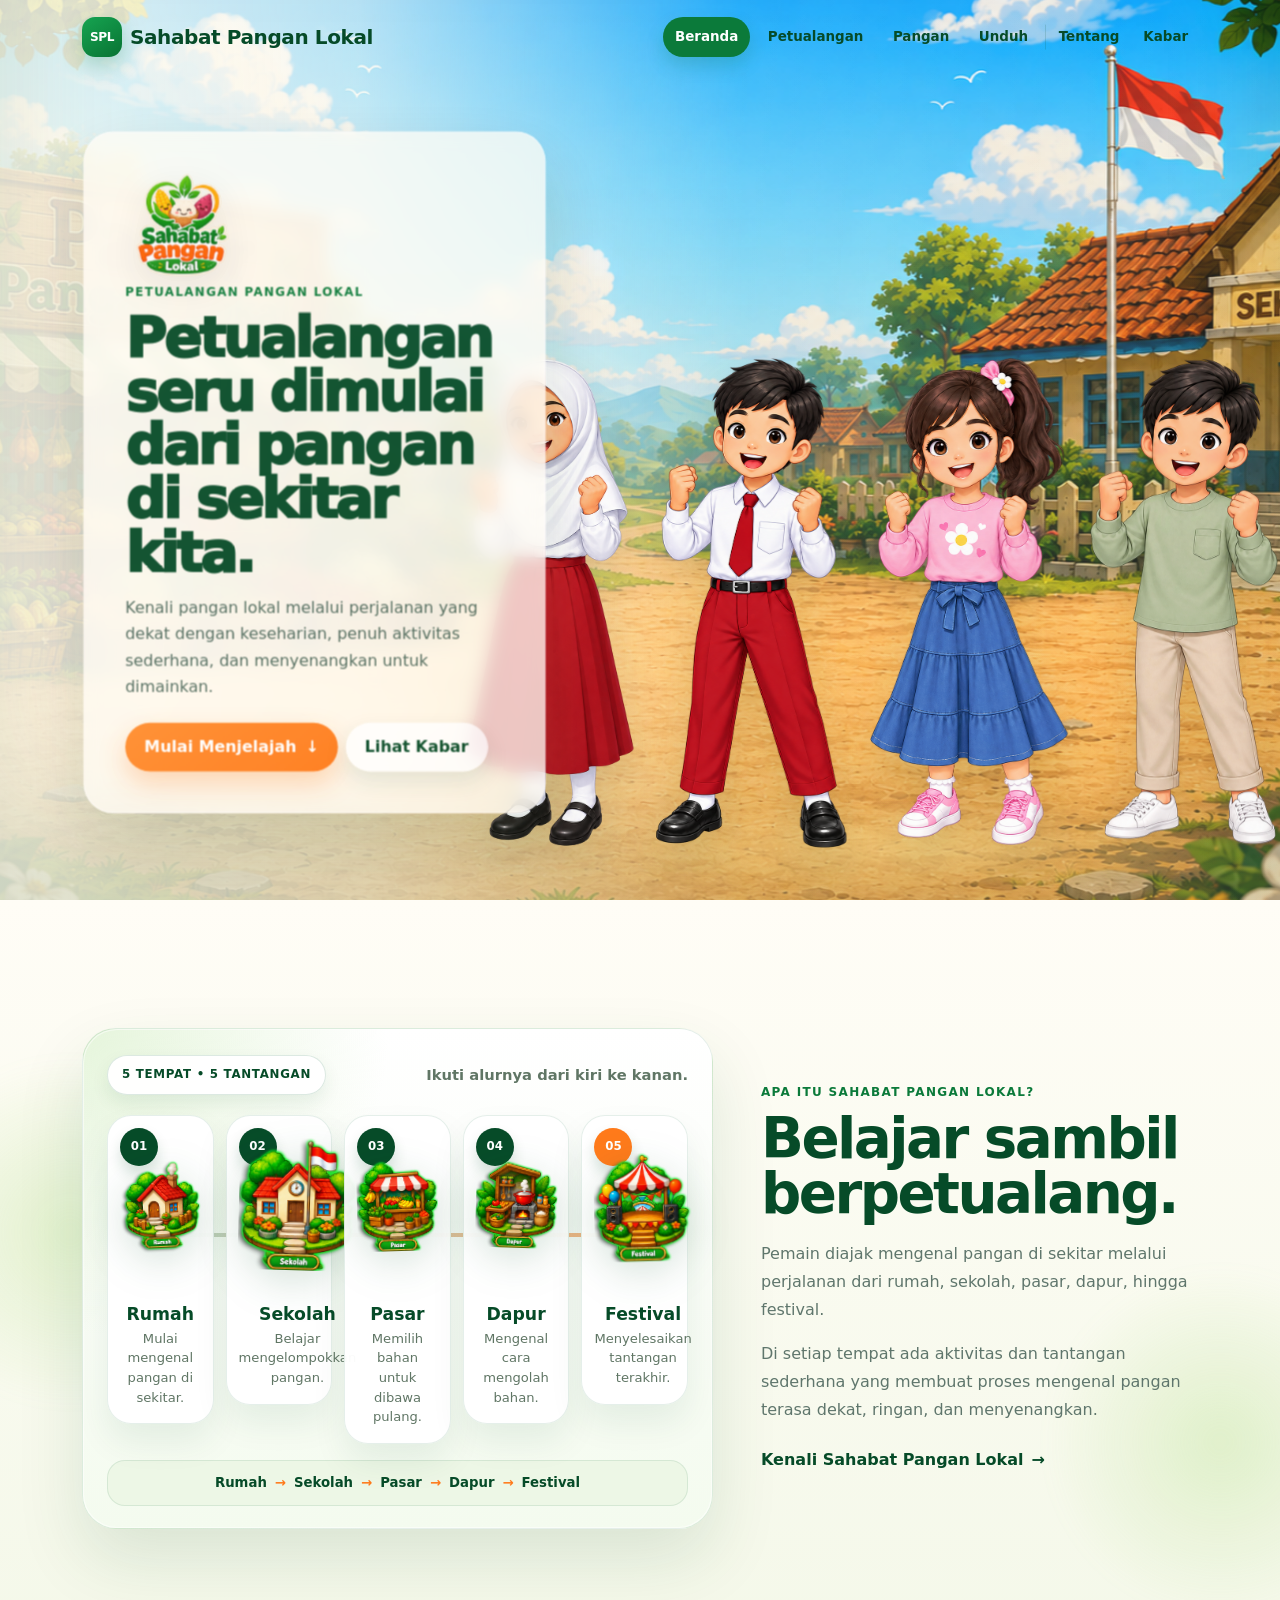
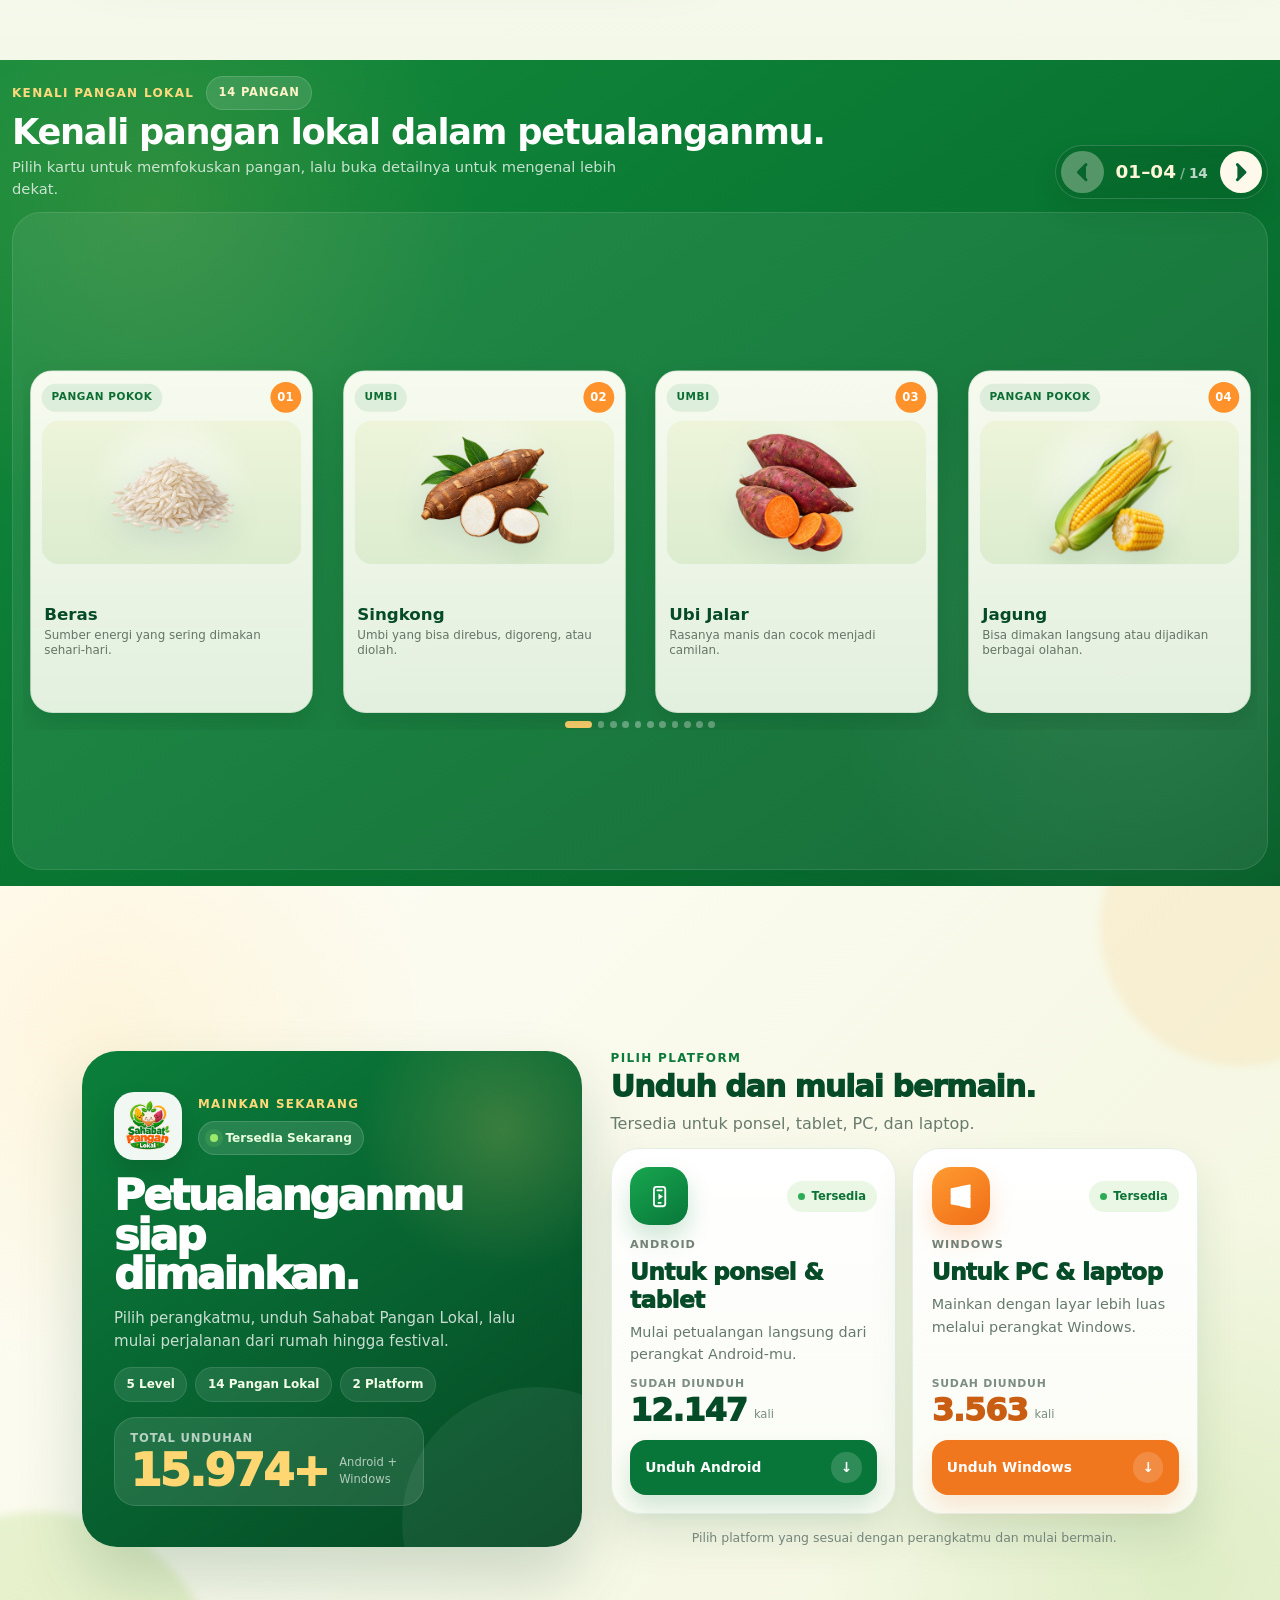
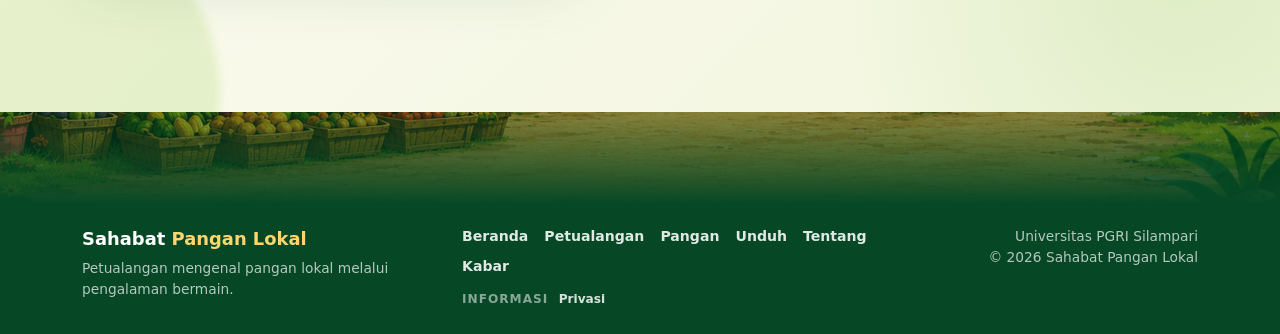
==== index.html @ 3a44cdc2 "Fresh repository snapshot from cleaned local website." ====
<!doctype html>
<html lang="id">
<head>
  <meta charset="utf-8">
  <meta name="viewport" content="width=device-width, initial-scale=1, viewport-fit=cover">
  <meta name="theme-color" content="#0b7a3a">
  <link rel="icon" type="image/webp" href="/assets/brand/logo_game.webp">
  <link rel="apple-touch-icon" href="/assets/brand/logo_game.png">
  <meta name="description" content="Sahabat Pangan Lokal adalah permainan edukasi yang mengajak anak mengenal pangan di sekitar melalui petualangan yang dekat dengan keseharian.">
  <title>Sahabat Pangan Lokal — Petualangan Pangan Lokal</title>
  <link rel="preload" as="image" href="/assets/backgrounds/bg-main-menu.png">
  <link rel="stylesheet" href="/assets/vendor/bootstrap-5.3.8.min.css" integrity="sha384-sRIl4kxILFvY47J16cr9ZwB07vP4J8+LH7qKQnuqkuIAvNWLzeN8tE5YBujZqJLB" crossorigin="anonymous" onerror="this.onerror=null;this.href='/assets/vendor/bootstrap-fallback-5.3.6.min.css'">
  <link rel="stylesheet" href="/assets/vendor/swiper-14.2.0.min.css">
  <link rel="stylesheet" href="/assets/css/site.css">
  <script defer src="/assets/vendor/bootstrap-5.3.8.bundle.min.js" integrity="sha384-FKyoEForCGlyvwx9Hj09JcYn3nv7wiPVlz7YYwJrWVcXK/BmnVDxM+D2scQbITxI" crossorigin="anonymous" onerror="this.onerror=null;this.src='/assets/vendor/bootstrap-fallback-5.3.6.bundle.min.js'"></script>
  <script defer src="/assets/vendor/gsap-3.15.0.min.js"></script>
  <script defer src="/assets/vendor/ScrollTrigger-3.15.0.min.js"></script>
  <script defer src="/assets/vendor/swiper-14.2.0.min.js"></script>
  <script defer src="/assets/js/site-config.js"></script>
  <script defer src="/assets/js/site-components.js"></script>
  <script defer src="/assets/js/site.js"></script>
</head>
<body>
  <a class="skip-link" href="#main-content">Lewati ke konten utama</a>

  <spl-navbar data-page="home"></spl-navbar>

  <main id="main-content">
    <section data-primary-section id="hero" class="hero-section" aria-labelledby="hero-title">
      <div class="hero-bg-wrap" aria-hidden="true">
        <img class="hero-bg-img" src="/assets/backgrounds/bg-main-menu.png" alt="">
      </div>
      <div class="hero-overlay" aria-hidden="true"></div>
      <div class="hero-vignette" aria-hidden="true"></div>

      <div class="container h-100 position-relative">
        <div class="row hero-content-row align-items-center g-0">
          <div class="col-lg-5 d-flex align-items-center">
            <div class="hero-copy-card">
              <img data-hero-enter="logo" class="hero-logo" src="/assets/brand/logo_game.png" alt="Logo Sahabat Pangan Lokal" width="1312" height="1199">
              <p data-hero-enter="eyebrow" class="eyebrow">Petualangan Pangan Lokal</p>
              <h1 data-hero-enter="title" id="hero-title" class="hero-title">Petualangan seru dimulai dari pangan di sekitar kita.</h1>
              <p data-hero-enter="lead" class="hero-lead">Kenali pangan lokal melalui perjalanan yang dekat dengan keseharian, penuh aktivitas sederhana, dan menyenangkan untuk dimainkan.</p>
              <div data-hero-enter="actions" class="d-flex flex-wrap gap-2">
                <a class="spl-btn spl-btn-primary" href="#tentang-singkat">Mulai Menjelajah <span aria-hidden="true">↓</span></a>
                <a class="spl-btn spl-btn-light" href="/status/">Lihat Kabar</a>
              </div>
            </div>
          </div>

          <div class="col-lg-7 hero-stage" aria-label="Empat karakter Sahabat Pangan Lokal">
            <div class="hero-ground-glow" aria-hidden="true"></div>
            <div class="hero-character hero-character--1"><div class="hero-character-parallax"><img src="/assets/characters/hero/character-01-happy.png" alt="Karakter Sahabat Pangan Lokal 1" width="1254" height="1254"></div></div>
            <div class="hero-character hero-character--2"><div class="hero-character-parallax"><img src="/assets/characters/hero/character-02-happy.png" alt="Karakter Sahabat Pangan Lokal 2" width="1254" height="1254"></div></div>
            <div class="hero-character hero-character--3"><div class="hero-character-parallax"><img src="/assets/characters/hero/character-03-happy.png" alt="Karakter Sahabat Pangan Lokal 3" width="1254" height="1254"></div></div>
            <div class="hero-character hero-character--4"><div class="hero-character-parallax"><img src="/assets/characters/hero/character-04-happy.png" alt="Karakter Sahabat Pangan Lokal 4" width="1254" height="1254"></div></div>
          </div>
        </div>
      </div>
    </section>

    <section data-primary-section id="tentang-singkat" class="about-section" aria-labelledby="about-title">
      <div class="about-orb about-orb-a" aria-hidden="true"></div>
      <div class="about-orb about-orb-b" aria-hidden="true"></div>
      <div class="container">
        <div class="row align-items-center g-5 g-xl-6">
          <div class="col-lg-7">
            <div class="journey-stage">
              <div class="journey-board" aria-label="Urutan petualangan Rumah, Sekolah, Pasar, Dapur, hingga Festival">
                <div class="journey-board-head">
                  <div class="journey-board-chip">5 tempat • 5 tantangan</div>
                  <p class="journey-board-intro">Ikuti alurnya dari kiri ke kanan.</p>
                </div>

                <div class="journey-flow" role="list" aria-label="Urutan tempat dalam permainan">
                  <article class="journey-node journey-node--1" data-journey-node role="listitem">
                    <span class="journey-node-badge">01</span>
                    <figure class="journey-node-figure">
                      <img class="journey-node-image" src="/assets/journey-places/01-rumah.png" alt="Ikon Rumah">
                    </figure>
                    <h3>Rumah</h3>
                    <p>Mulai mengenal pangan di sekitar.</p>
                  </article>

                  <article class="journey-node journey-node--2" data-journey-node role="listitem">
                    <span class="journey-node-badge">02</span>
                    <figure class="journey-node-figure">
                      <img class="journey-node-image" src="/assets/journey-places/02-sekolah.png" alt="Ikon Sekolah">
                    </figure>
                    <h3>Sekolah</h3>
                    <p>Belajar mengelompokkan pangan.</p>
                  </article>

                  <article class="journey-node journey-node--3" data-journey-node role="listitem">
                    <span class="journey-node-badge">03</span>
                    <figure class="journey-node-figure">
                      <img class="journey-node-image" src="/assets/journey-places/03-pasar.png" alt="Ikon Pasar">
                    </figure>
                    <h3>Pasar</h3>
                    <p>Memilih bahan untuk dibawa pulang.</p>
                  </article>

                  <article class="journey-node journey-node--4" data-journey-node role="listitem">
                    <span class="journey-node-badge">04</span>
                    <figure class="journey-node-figure">
                      <img class="journey-node-image" src="/assets/journey-places/04-dapur.png" alt="Ikon Dapur">
                    </figure>
                    <h3>Dapur</h3>
                    <p>Mengenal cara mengolah bahan.</p>
                  </article>

                  <article class="journey-node journey-node--5" data-journey-node role="listitem">
                    <span class="journey-node-badge">05</span>
                    <figure class="journey-node-figure">
                      <img class="journey-node-image" src="/assets/journey-places/05-festival.png" alt="Ikon Festival">
                    </figure>
                    <h3>Festival</h3>
                    <p>Menyelesaikan tantangan terakhir.</p>
                  </article>
                </div>

                <div class="journey-order-pill" aria-hidden="true">
                  <span>Rumah</span><i>→</i><span>Sekolah</span><i>→</i><span>Pasar</span><i>→</i><span>Dapur</span><i>→</i><span>Festival</span>
                </div>
              </div>
            </div>
          </div>
          <div class="col-lg-5" data-reveal="right">
            <p class="eyebrow">Apa Itu Sahabat Pangan Lokal?</p>
            <h2 id="about-title" class="section-title">Belajar sambil berpetualang.</h2>
            <p class="section-copy">Pemain diajak mengenal pangan di sekitar melalui perjalanan dari rumah, sekolah, pasar, dapur, hingga festival.</p>
            <p class="section-copy">Di setiap tempat ada aktivitas dan tantangan sederhana yang membuat proses mengenal pangan terasa dekat, ringan, dan menyenangkan.</p>
            <a class="text-link" href="/tentang/">Kenali Sahabat Pangan Lokal <span class="arrow" aria-hidden="true">→</span></a>
          </div>
        </div>
      </div>
    </section>

    <section data-primary-section id="pangan" class="foods-section" aria-labelledby="foods-title">
      <div class="container foods-container">
        <div class="foods-shell">
          <div class="foods-header">
            <div class="foods-heading" data-reveal="up">
              <div class="foods-heading-topline">
                <p class="eyebrow mb-0">Kenali Pangan Lokal</p>
                <span class="foods-count-badge">14 Pangan</span>
              </div>
              <h2 id="foods-title" class="section-title foods-title">Kenali pangan lokal dalam petualanganmu.</h2>
              <p class="section-copy foods-copy">Pilih kartu untuk memfokuskan pangan, lalu buka detailnya untuk mengenal lebih dekat.</p>
            </div>

            <div class="foods-nav-wrap" aria-label="Kontrol carousel pangan lokal">
              <button class="swiper-button-prev spl-food-prev" type="button" aria-label="Pangan sebelumnya">
                <svg class="foods-nav-icon" viewBox="0 0 24 24" aria-hidden="true" focusable="false">
                  <path d="M15 18 9 12l6-6"></path>
                </svg>
              </button>
              <div class="foods-counter" aria-live="polite">
                <strong data-food-current>01</strong>
                <span class="foods-counter-separator">/</span>
                <span data-food-total>14</span>
              </div>
              <button class="swiper-button-next spl-food-next" type="button" aria-label="Pangan berikutnya">
                <svg class="foods-nav-icon" viewBox="0 0 24 24" aria-hidden="true" focusable="false">
                  <path d="m9 18 6-6-6-6"></path>
                </svg>
              </button>
            </div>
          </div>

          <div class="foods-stage" data-reveal="up">
            <div class="swiper spl-food-swiper" aria-label="Pangan lokal">
              <div class="swiper-wrapper">
                <div class="swiper-slide" data-food-card>
                  <article class="food-card" role="button" tabindex="0" aria-pressed="false" data-food-name="Beras" data-food-group="Pangan pokok" data-food-description="Sumber energi yang dekat dengan keseharian dan menjadi salah satu pangan pokok yang paling dikenal." data-food-image="/assets/foods/food_rice.png">
                    <div class="food-card-top"><span class="food-chip">Pangan pokok</span><span class="food-index">01</span></div>
                    <div class="food-visual"><img src="/assets/foods/food_rice.png" alt="Beras"></div>
                    <div class="food-body"><h3>Beras</h3><p class="food-caption">Sumber energi yang sering dimakan sehari-hari.</p></div>
                    <button class="food-detail-trigger" type="button" data-food-detail aria-label="Lihat detail Beras"><span>Lihat Detail</span><span aria-hidden="true">↗</span></button>
                  </article>
                </div>
                <div class="swiper-slide" data-food-card>
                  <article class="food-card" role="button" tabindex="0" aria-pressed="false" data-food-name="Singkong" data-food-group="Umbi" data-food-description="Umbi lokal yang dapat direbus, digoreng, dikukus, atau diolah menjadi beragam makanan." data-food-image="/assets/foods/food_cassava.png">
                    <div class="food-card-top"><span class="food-chip">Umbi</span><span class="food-index">02</span></div>
                    <div class="food-visual"><img src="/assets/foods/food_cassava.png" alt="Singkong"></div>
                    <div class="food-body"><h3>Singkong</h3><p class="food-caption">Umbi yang bisa direbus, digoreng, atau diolah.</p></div>
                    <button class="food-detail-trigger" type="button" data-food-detail aria-label="Lihat detail Singkong"><span>Lihat Detail</span><span aria-hidden="true">↗</span></button>
                  </article>
                </div>
                <div class="swiper-slide" data-food-card>
                  <article class="food-card" role="button" tabindex="0" aria-pressed="false" data-food-name="Ubi Jalar" data-food-group="Umbi" data-food-description="Umbi dengan rasa manis alami yang dapat dinikmati sebagai pangan pokok alternatif maupun camilan." data-food-image="/assets/foods/food_sweet_potato.png">
                    <div class="food-card-top"><span class="food-chip">Umbi</span><span class="food-index">03</span></div>
                    <div class="food-visual"><img src="/assets/foods/food_sweet_potato.png" alt="Ubi jalar"></div>
                    <div class="food-body"><h3>Ubi Jalar</h3><p class="food-caption">Rasanya manis dan cocok menjadi camilan.</p></div>
                    <button class="food-detail-trigger" type="button" data-food-detail aria-label="Lihat detail Ubi Jalar"><span>Lihat Detail</span><span aria-hidden="true">↗</span></button>
                  </article>
                </div>
                <div class="swiper-slide" data-food-card>
                  <article class="food-card" role="button" tabindex="0" aria-pressed="false" data-food-name="Jagung" data-food-group="Pangan pokok" data-food-description="Biji-bijian yang dapat dikonsumsi langsung setelah dimasak atau dijadikan bahan berbagai olahan." data-food-image="/assets/foods/food_corn.png">
                    <div class="food-card-top"><span class="food-chip">Pangan pokok</span><span class="food-index">04</span></div>
                    <div class="food-visual"><img src="/assets/foods/food_corn.png" alt="Jagung"></div>
                    <div class="food-body"><h3>Jagung</h3><p class="food-caption">Bisa dimakan langsung atau dijadikan berbagai olahan.</p></div>
                    <button class="food-detail-trigger" type="button" data-food-detail aria-label="Lihat detail Jagung"><span>Lihat Detail</span><span aria-hidden="true">↗</span></button>
                  </article>
                </div>
                <div class="swiper-slide" data-food-card>
                  <article class="food-card" role="button" tabindex="0" aria-pressed="false" data-food-name="Kangkung" data-food-group="Sayuran" data-food-description="Sayuran hijau yang mudah ditemukan dan sering diolah menjadi tumisan atau hidangan pendamping." data-food-image="/assets/foods/food_water_spinach.png">
                    <div class="food-card-top"><span class="food-chip">Sayuran</span><span class="food-index">05</span></div>
                    <div class="food-visual"><img src="/assets/foods/food_water_spinach.png" alt="Kangkung"></div>
                    <div class="food-body"><h3>Kangkung</h3><p class="food-caption">Sayuran hijau yang akrab di meja makan.</p></div>
                    <button class="food-detail-trigger" type="button" data-food-detail aria-label="Lihat detail Kangkung"><span>Lihat Detail</span><span aria-hidden="true">↗</span></button>
                  </article>
                </div>
                <div class="swiper-slide" data-food-card>
                  <article class="food-card" role="button" tabindex="0" aria-pressed="false" data-food-name="Bayam" data-food-group="Sayuran" data-food-description="Sayuran berdaun hijau yang umum dimasak menjadi sayur bening maupun aneka olahan sederhana." data-food-image="/assets/foods/food_spinach.png">
                    <div class="food-card-top"><span class="food-chip">Sayuran</span><span class="food-index">06</span></div>
                    <div class="food-visual"><img src="/assets/foods/food_spinach.png" alt="Bayam"></div>
                    <div class="food-body"><h3>Bayam</h3><p class="food-caption">Sering diolah menjadi sayur bening.</p></div>
                    <button class="food-detail-trigger" type="button" data-food-detail aria-label="Lihat detail Bayam"><span>Lihat Detail</span><span aria-hidden="true">↗</span></button>
                  </article>
                </div>
                <div class="swiper-slide" data-food-card>
                  <article class="food-card" role="button" tabindex="0" aria-pressed="false" data-food-name="Timun" data-food-group="Sayuran" data-food-description="Sayuran segar dengan kandungan air tinggi yang kerap disajikan langsung sebagai lalapan." data-food-image="/assets/foods/food_cucumber.png">
                    <div class="food-card-top"><span class="food-chip">Sayuran</span><span class="food-index">07</span></div>
                    <div class="food-visual"><img src="/assets/foods/food_cucumber.png" alt="Timun"></div>
                    <div class="food-body"><h3>Timun</h3><p class="food-caption">Segar disantap langsung atau menjadi lalapan.</p></div>
                    <button class="food-detail-trigger" type="button" data-food-detail aria-label="Lihat detail Timun"><span>Lihat Detail</span><span aria-hidden="true">↗</span></button>
                  </article>
                </div>
                <div class="swiper-slide" data-food-card>
                  <article class="food-card" role="button" tabindex="0" aria-pressed="false" data-food-name="Terong" data-food-group="Sayuran" data-food-description="Sayuran yang mudah dikenali dan dapat dimasak menjadi berbagai hidangan rumahan." data-food-image="/assets/foods/food_eggplant.png">
                    <div class="food-card-top"><span class="food-chip">Sayuran</span><span class="food-index">08</span></div>
                    <div class="food-visual"><img src="/assets/foods/food_eggplant.png" alt="Terong"></div>
                    <div class="food-body"><h3>Terong</h3><p class="food-caption">Sayuran yang lezat untuk berbagai masakan.</p></div>
                    <button class="food-detail-trigger" type="button" data-food-detail aria-label="Lihat detail Terong"><span>Lihat Detail</span><span aria-hidden="true">↗</span></button>
                  </article>
                </div>
                <div class="swiper-slide" data-food-card>
                  <article class="food-card" role="button" tabindex="0" aria-pressed="false" data-food-name="Pisang" data-food-group="Buah" data-food-description="Buah yang mudah dimakan langsung dan juga dapat diolah menjadi camilan manis maupun gurih." data-food-image="/assets/foods/food_banana.png">
                    <div class="food-card-top"><span class="food-chip">Buah</span><span class="food-index">09</span></div>
                    <div class="food-visual"><img src="/assets/foods/food_banana.png" alt="Pisang"></div>
                    <div class="food-body"><h3>Pisang</h3><p class="food-caption">Buah manis yang praktis dinikmati.</p></div>
                    <button class="food-detail-trigger" type="button" data-food-detail aria-label="Lihat detail Pisang"><span>Lihat Detail</span><span aria-hidden="true">↗</span></button>
                  </article>
                </div>
                <div class="swiper-slide" data-food-card>
                  <article class="food-card" role="button" tabindex="0" aria-pressed="false" data-food-name="Pepaya" data-food-group="Buah" data-food-description="Buah berdaging lembut dengan warna matang yang cerah dan rasa manis." data-food-image="/assets/foods/food_papaya.png">
                    <div class="food-card-top"><span class="food-chip">Buah</span><span class="food-index">10</span></div>
                    <div class="food-visual"><img src="/assets/foods/food_papaya.png" alt="Pepaya"></div>
                    <div class="food-body"><h3>Pepaya</h3><p class="food-caption">Buah lembut dengan warna matang yang cerah.</p></div>
                    <button class="food-detail-trigger" type="button" data-food-detail aria-label="Lihat detail Pepaya"><span>Lihat Detail</span><span aria-hidden="true">↗</span></button>
                  </article>
                </div>
                <div class="swiper-slide" data-food-card>
                  <article class="food-card" role="button" tabindex="0" aria-pressed="false" data-food-name="Mangga" data-food-group="Buah" data-food-description="Buah yang dikenal dengan aroma khas dan rasa yang dapat manis maupun sedikit asam." data-food-image="/assets/foods/food_mango.png">
                    <div class="food-card-top"><span class="food-chip">Buah</span><span class="food-index">11</span></div>
                    <div class="food-visual"><img src="/assets/foods/food_mango.png" alt="Mangga"></div>
                    <div class="food-body"><h3>Mangga</h3><p class="food-caption">Buah favorit dengan rasa manis segar.</p></div>
                    <button class="food-detail-trigger" type="button" data-food-detail aria-label="Lihat detail Mangga"><span>Lihat Detail</span><span aria-hidden="true">↗</span></button>
                  </article>
                </div>
                <div class="swiper-slide" data-food-card>
                  <article class="food-card" role="button" tabindex="0" aria-pressed="false" data-food-name="Jambu Biji" data-food-group="Buah" data-food-description="Buah dengan tekstur renyah dan aroma segar yang dapat dinikmati langsung maupun dijadikan minuman." data-food-image="/assets/foods/food_guava.png">
                    <div class="food-card-top"><span class="food-chip">Buah</span><span class="food-index">12</span></div>
                    <div class="food-visual"><img src="/assets/foods/food_guava.png" alt="Jambu biji"></div>
                    <div class="food-body"><h3>Jambu Biji</h3><p class="food-caption">Buah renyah yang menyegarkan.</p></div>
                    <button class="food-detail-trigger" type="button" data-food-detail aria-label="Lihat detail Jambu Biji"><span>Lihat Detail</span><span aria-hidden="true">↗</span></button>
                  </article>
                </div>
                <div class="swiper-slide" data-food-card>
                  <article class="food-card" role="button" tabindex="0" aria-pressed="false" data-food-name="Ikan Lele" data-food-group="Ikan" data-food-description="Ikan air tawar yang banyak dibudidayakan dan sering dijadikan lauk dalam hidangan sehari-hari." data-food-image="/assets/foods/food_catfish.png">
                    <div class="food-card-top"><span class="food-chip">Ikan</span><span class="food-index">13</span></div>
                    <div class="food-visual"><img src="/assets/foods/food_catfish.png" alt="Ikan lele"></div>
                    <div class="food-body"><h3>Ikan Lele</h3><p class="food-caption">Ikan air tawar yang populer untuk lauk.</p></div>
                    <button class="food-detail-trigger" type="button" data-food-detail aria-label="Lihat detail Ikan Lele"><span>Lihat Detail</span><span aria-hidden="true">↗</span></button>
                  </article>
                </div>
                <div class="swiper-slide" data-food-card>
                  <article class="food-card" role="button" tabindex="0" aria-pressed="false" data-food-name="Ikan Nila" data-food-group="Ikan" data-food-description="Ikan air tawar yang umum dibudidayakan dan dapat diolah dengan beragam cara." data-food-image="/assets/foods/food_tilapia.png">
                    <div class="food-card-top"><span class="food-chip">Ikan</span><span class="food-index">14</span></div>
                    <div class="food-visual"><img src="/assets/foods/food_tilapia.png" alt="Ikan nila"></div>
                    <div class="food-body"><h3>Ikan Nila</h3><p class="food-caption">Ikan budidaya yang sering dijadikan lauk.</p></div>
                    <button class="food-detail-trigger" type="button" data-food-detail aria-label="Lihat detail Ikan Nila"><span>Lihat Detail</span><span aria-hidden="true">↗</span></button>
                  </article>
                </div>
              </div>
              <div class="swiper-pagination spl-food-pagination" aria-hidden="true"></div>
            </div>
          </div>
        </div>
      </div>

      <div class="modal fade food-detail-modal" id="foodDetailModal" tabindex="-1" aria-labelledby="foodDetailTitle" aria-hidden="true">
        <div class="modal-dialog modal-dialog-centered">
          <div class="modal-content food-detail-modal-content">
            <button class="food-modal-close" type="button" data-bs-dismiss="modal" aria-label="Tutup detail">×</button>
            <div class="food-modal-grid">
              <div class="food-modal-visual">
                <img data-food-modal-image src="/assets/foods/food_rice.png" alt="">
              </div>
              <div class="food-modal-copy">
                <p class="food-modal-group" data-food-modal-group>Pangan pokok</p>
                <h3 id="foodDetailTitle" data-food-modal-title>Beras</h3>
                <p data-food-modal-description>Sumber energi yang dekat dengan keseharian.</p>
                <button class="food-modal-done" type="button" data-bs-dismiss="modal">Kembali ke Pangan</button>
              </div>
            </div>
          </div>
        </div>
      </div>
    </section>

    <section data-primary-section id="ketersediaan" class="availability-section download-cta-section" aria-labelledby="availability-title">
      <div class="download-orb download-orb--a" aria-hidden="true"></div>
      <div class="download-orb download-orb--b" aria-hidden="true"></div>

      <div class="container position-relative">
        <div class="download-shell">
          <article class="download-promo-card" data-reveal="left">
            <div class="download-promo-top">
              <img class="download-game-logo" src="/assets/brand/logo_game.png" alt="" aria-hidden="true">
              <div>
                <p class="download-kicker">Mainkan Sekarang</p>
                <span class="download-live-badge"><span aria-hidden="true"></span>Tersedia Sekarang</span>
              </div>
            </div>

            <h2 id="availability-title" class="download-title">Petualanganmu siap dimainkan.</h2>
            <p class="download-lead">Pilih perangkatmu, unduh Sahabat Pangan Lokal, lalu mulai perjalanan dari rumah hingga festival.</p>

            <div class="download-feature-row" aria-label="Ringkasan permainan">
              <span>5 Level</span>
              <span>14 Pangan Lokal</span>
              <span>2 Platform</span>
            </div>

            <div class="download-total-stat" aria-label="Total unduhan">
              <span class="download-total-label">Total unduhan</span>
              <strong data-download-counter data-download-target="16200" data-download-suffix="+">0</strong>
              <small>Android + Windows</small>
            </div>
          </article>

          <div class="download-platform-area">
            <div class="download-platform-heading" data-reveal="up">
              <p class="eyebrow mb-1">Pilih Platform</p>
              <h3>Unduh dan mulai bermain.</h3>
              <p>Tersedia untuk ponsel, tablet, PC, dan laptop.</p>
            </div>

            <div class="download-platform-grid">
              <article class="download-platform-card download-platform-card--android" data-reveal="up" data-reveal-delay="0.06">
                <div class="download-platform-card-head">
                  <div class="download-platform-icon" aria-hidden="true">
                    <svg viewBox="0 0 24 24" focusable="false">
                      <rect x="7" y="3.5" width="10" height="17" rx="2.2"></rect>
                      <path d="M10 6.5h4M11 17.5h2"></path>
                      <path class="download-icon-play" d="m11 9.2 4 2.8-4 2.8z"></path>
                    </svg>
                  </div>
                  <span class="download-available-chip">Tersedia</span>
                </div>

                <div class="download-platform-copy">
                  <p class="download-platform-kicker">Android</p>
                  <h3>Untuk ponsel &amp; tablet</h3>
                  <p>Mulai petualangan langsung dari perangkat Android-mu.</p>
                </div>

                <div class="download-platform-stat">
                  <span>Sudah diunduh</span>
                  <strong data-download-counter data-download-target="12480">0</strong>
                  <small>kali</small>
                </div>

                <a class="download-button" href="/downloads/sahabat-pangan-lokal-android.apk" download>
                  <span>Unduh Android</span>
                  <span class="download-button-arrow" aria-hidden="true">↓</span>
                </a>
              </article>

              <article class="download-platform-card download-platform-card--windows" data-reveal="up" data-reveal-delay="0.12">
                <div class="download-platform-card-head">
                  <div class="download-platform-icon" aria-hidden="true">
                    <svg viewBox="0 0 24 24" focusable="false">
                      <path d="M4 5.5 10.5 4v7H4zm7.8-1.8L20 2v9h-8.2zM4 12.4h6.5v7L4 18.2zm7.8 0H20v9l-8.2-1.7z"></path>
                    </svg>
                  </div>
                  <span class="download-available-chip">Tersedia</span>
                </div>

                <div class="download-platform-copy">
                  <p class="download-platform-kicker">Windows</p>
                  <h3>Untuk PC &amp; laptop</h3>
                  <p>Mainkan dengan layar lebih luas melalui perangkat Windows.</p>
                </div>

                <div class="download-platform-stat">
                  <span>Sudah diunduh</span>
                  <strong data-download-counter data-download-target="3720">0</strong>
                  <small>kali</small>
                </div>

                <a class="download-button download-button--orange" href="/downloads/Sahabat-Pangan-Lokal-Windows.zip" download>
                  <span>Unduh Windows</span>
                  <span class="download-button-arrow" aria-hidden="true">↓</span>
                </a>
              </article>
            </div>

            <p class="download-helper" data-reveal="up">
              Pilih platform yang sesuai dengan perangkatmu dan mulai bermain.
            </p>
          </div>
        </div>
      </div>
    </section>

  </main>

  <spl-footer data-page="home" data-primary-section id="footer"></spl-footer>
</body>
</html>
---- assets/css/site.css ----
:root {
  --spl-green: #0b7a3a;
  --spl-green-dark: #064b28;
  --spl-green-deep: #04361e;
  --spl-green-soft: #e9f7e6;
  --spl-orange: #ff7a1a;
  --spl-yellow: #ffd66d;
  --spl-cream: #fffaf0;
  --spl-cream-2: #f7f7ea;
  --spl-ink: #123d2c;
  --spl-muted: #5f766c;
  --spl-white: #ffffff;
  --spl-shadow: 0 24px 60px rgba(8, 63, 35, .16);
  --spl-shadow-soft: 0 14px 36px rgba(8, 63, 35, .11);
  --spl-radius: 28px;
  --spl-radius-sm: 18px;
  --spl-header: 74px;
}

html { scroll-behavior: smooth; }
body {
  margin: 0;
  overflow-x: clip;
  color: var(--spl-ink);
  background: var(--spl-cream);
  font-family: Inter, ui-sans-serif, system-ui, -apple-system, BlinkMacSystemFont, "Segoe UI", sans-serif;
  -webkit-font-smoothing: antialiased;
}
body, button, a { -webkit-tap-highlight-color: transparent; }
img { max-width: 100%; }
a { color: inherit; }

.skip-link {
  position: fixed;
  left: 12px;
  top: -100px;
  z-index: 2000;
  padding: 10px 14px;
  border-radius: 12px;
  color: #fff;
  background: var(--spl-green-dark);
  text-decoration: none;
  opacity: 0;
  pointer-events: none;
}

.keyboard-nav .skip-link:focus-visible {
  top: 12px;
  opacity: 1;
  pointer-events: auto;
}

:focus-visible {
  outline: 3px solid var(--spl-yellow);
  outline-offset: 4px;
}

.spl-navbar {
  min-height: var(--spl-header);
  z-index: 1100;
  transition: background-color .3s ease, box-shadow .3s ease, backdrop-filter .3s ease;
}
.spl-navbar.is-scrolled,
.internal-page .spl-navbar {
  background: rgba(255, 252, 244, .91);
  box-shadow: 0 10px 34px rgba(7, 68, 36, .10);
  backdrop-filter: blur(14px);
}
.spl-navbar .navbar-brand {
  color: var(--spl-green-dark);
  font-weight: 850;
  letter-spacing: -.02em;
  text-decoration: none;
}
.brand-badge {
  width: 40px;
  height: 40px;
  display: inline-grid;
  place-items: center;
  flex: 0 0 auto;
  border-radius: 13px;
  background: linear-gradient(145deg, #16a451, #087333);
  color: #fff;
  font-size: .76rem;
  font-weight: 900;
  box-shadow: 0 8px 20px rgba(8, 122, 58, .25);
}
.spl-navbar .nav-link {
  position: relative;
  color: var(--spl-green-dark);
  font-weight: 750;
  padding: .65rem .85rem !important;
}
.spl-navbar .nav-link::after {
  content: "";
  position: absolute;
  left: .85rem;
  right: .85rem;
  bottom: .38rem;
  height: 2px;
  border-radius: 4px;
  background: var(--spl-orange);
  transform: scaleX(0);
  transform-origin: left;
  transition: transform .22s ease;
}
.spl-navbar .nav-link:hover::after,
.spl-navbar .nav-link.active::after { transform: scaleX(1); }
.nav-availability {
  border-radius: 999px;
  background: var(--spl-green-dark);
  color: #fff !important;
  padding-inline: 1.25rem !important;
  box-shadow: 0 10px 24px rgba(6, 75, 40, .18);
}
.nav-availability::after { display: none; }
.navbar-toggler {
  border: 0;
  border-radius: 12px;
  background: rgba(255, 255, 255, .8);
  box-shadow: 0 8px 20px rgba(7, 68, 36, .10);
}

.spl-btn {
  min-height: 46px;
  display: inline-flex;
  align-items: center;
  justify-content: center;
  gap: 9px;
  border: 0;
  border-radius: 999px;
  padding: .78rem 1.2rem;
  font-weight: 850;
  text-decoration: none;
  transition: transform .2s ease, box-shadow .2s ease, background-color .2s ease;
}
.spl-btn:hover { transform: translateY(-2px); }
.spl-btn-primary {
  color: #fff;
  background: linear-gradient(145deg, #ff8d2e, var(--spl-orange));
  box-shadow: 0 12px 26px rgba(255, 122, 26, .28);
}
.spl-btn-light {
  color: var(--spl-green-dark);
  background: rgba(255, 255, 255, .92);
  box-shadow: 0 10px 22px rgba(7, 68, 36, .10);
}

.eyebrow {
  margin-bottom: .7rem;
  color: var(--spl-green);
  font-size: .75rem;
  line-height: 1.2;
  font-weight: 900;
  text-transform: uppercase;
  letter-spacing: .11em;
}
.section-title {
  margin-bottom: 1.2rem;
  color: var(--spl-green-dark);
  font-size: clamp(2.25rem, 4.4vw, 4.75rem);
  line-height: .98;
  font-weight: 900;
  letter-spacing: -.045em;
}
.section-copy {
  color: var(--spl-muted);
  font-size: clamp(1rem, 1.2vw, 1.16rem);
  line-height: 1.75;
}
.text-link {
  display: inline-flex;
  align-items: center;
  gap: 8px;
  margin-top: .45rem;
  color: var(--spl-green-dark);
  font-weight: 850;
  text-decoration: none;
}
.text-link .arrow { transition: transform .2s ease; }
.text-link:hover .arrow { transform: translateX(5px); }

/* Hero */
.hero-section {
  position: relative;
  min-height: 720px;
  height: 100svh;
  max-height: 940px;
  overflow: hidden;
  isolation: isolate;
  background: #c9efff;
}
.hero-bg-wrap { position: absolute; inset: -4%; z-index: -5; overflow: hidden; }
.hero-bg-img {
  width: 100%;
  height: 100%;
  object-fit: cover;
  object-position: center;
  transform: scale(1.035);
  will-change: transform;
}
.hero-overlay {
  position: absolute;
  inset: 0;
  z-index: -4;
  background:
    linear-gradient(90deg, rgba(255, 252, 242, .89) 0%, rgba(255, 252, 242, .70) 28%, rgba(255,255,255,.10) 58%, rgba(255,255,255,.02) 100%),
    linear-gradient(180deg, rgba(255,255,255,.04), rgba(255,246,220,.16));
}
.hero-vignette {
  position: absolute;
  inset: 0;
  z-index: -3;
  pointer-events: none;
  box-shadow: inset 0 -90px 120px rgba(47, 88, 31, .15);
}
.hero-content-row { height: 100%; min-height: 720px; padding-top: var(--spl-header); }
.hero-copy-card {
  position: relative;
  z-index: 7;
  width: min(100%, 540px);
  padding: clamp(24px, 3.2vw, 42px);
  border: 1px solid rgba(255,255,255,.64);
  border-radius: 30px;
  background: rgba(255, 252, 244, .82);
  box-shadow: 0 30px 70px rgba(6, 65, 34, .16);
  backdrop-filter: blur(9px);
}
.hero-logo {
  width: clamp(92px, 9vw, 142px);
  height: auto;
  margin-bottom: 8px;
  filter: drop-shadow(0 10px 18px rgba(0,0,0,.08));
}
.hero-title {
  max-width: 12ch;
  margin: 0 0 1rem;
  color: var(--spl-green-dark);
  font-size: clamp(2.45rem, 4.4vw, 5.05rem);
  line-height: .96;
  font-weight: 950;
  letter-spacing: -.052em;
}
.hero-lead {
  max-width: 39ch;
  margin-bottom: 1.4rem;
  color: #4e6a5d;
  font-size: clamp(1rem, 1.15vw, 1.16rem);
  line-height: 1.65;
}
.hero-stage {
  position: relative;
  height: 100%;
  min-height: 640px;
  z-index: 3;
  display: flex;
  align-items: flex-end;
  justify-content: center;
  gap: clamp(4px, .65vw, 12px);
  padding: 0 6px 4.5%;
}
.hero-character {
  position: relative;
  flex: 0 0 auto;
  width: auto;
  height: clamp(350px, 55vh, 535px);
  aspect-ratio: var(--hero-character-ratio);
  transform-origin: 50% 100%;
  will-change: transform;
  filter: drop-shadow(0 18px 20px rgba(20, 62, 35, .12));
}
/* SPL 12 SHARED COMPONENT HOSTS + HERO PARALLAX START */
spl-navbar,
spl-footer {
  display: block;
}

.hero-character-parallax {
  width: 100%;
  height: 100%;
  transform-origin: 50% 100%;
  will-change: transform;
}
/* SPL 12 SHARED COMPONENT HOSTS + HERO PARALLAX END */
.hero-character img {
  display: block;
  width: 100%;
  height: 100%;
  max-width: none;
  object-fit: contain;
}
.hero-character--1 { --hero-character-ratio: 459 / 1254; z-index: 2; }
.hero-character--2 { --hero-character-ratio: 519 / 1254; z-index: 4; }
.hero-character--3 { --hero-character-ratio: 537 / 1254; z-index: 3; }
.hero-character--4 { --hero-character-ratio: 512 / 1254; z-index: 5; }
.hero-ground-glow {
  position: absolute;
  left: 8%;
  right: -2%;
  bottom: 1.5%;
  height: 82px;
  border-radius: 50%;
  background: radial-gradient(ellipse, rgba(255, 224, 147, .55), rgba(255,255,255,0) 70%);
  filter: blur(9px);
  z-index: 1;
}
.scroll-cue {
  position: absolute;
  left: 50%;
  bottom: 18px;
  z-index: 10;
  display: flex;
  flex-direction: column;
  align-items: center;
  gap: 3px;
  color: var(--spl-green-dark);
  font-size: .75rem;
  font-weight: 850;
  text-decoration: none;
  transform: translateX(-50%);
}
.scroll-cue-dot {
  width: 28px;
  height: 42px;
  display: grid;
  place-items: start center;
  padding-top: 7px;
  border: 2px solid currentColor;
  border-radius: 18px;
}
.scroll-cue-dot::before {
  content: "";
  width: 4px;
  height: 9px;
  border-radius: 4px;
  background: currentColor;
}

/* About */
.about-section {
  position: relative;
  min-height: 760px;
  padding: clamp(90px, 10vw, 145px) 0;
  overflow: hidden;
  background: linear-gradient(180deg, #fffdf6 0%, #f4f8e9 100%);
}
.about-orb {
  position: absolute;
  width: 360px;
  height: 360px;
  border-radius: 50%;
  background: radial-gradient(circle, rgba(157, 213, 104, .26), transparent 68%);
  filter: blur(10px);
  pointer-events: none;
}
.about-orb-a { left: -110px; top: 20%; }
.about-orb-b { right: -120px; bottom: 5%; }
.journey-stage {
  position: relative;
  width: min(100%, 690px);
  margin-inline: auto;
}
.journey-board {
  position: relative;
  padding: 26px 24px 22px;
  border: 1px solid rgba(8, 102, 53, .10);
  border-radius: 34px;
  background:
    radial-gradient(circle at top left, rgba(214, 239, 198, .62), transparent 38%),
    linear-gradient(180deg, #ffffff 0%, #f4fbef 100%);
  box-shadow: 0 30px 68px rgba(20, 79, 44, .12);
}
.journey-board::after {
  content: "";
  position: absolute;
  inset: 0;
  border-radius: inherit;
  pointer-events: none;
  box-shadow: inset 0 0 0 1px rgba(255,255,255,.55);
}
.journey-board-head {
  display: flex;
  align-items: center;
  justify-content: space-between;
  gap: 16px;
  margin-bottom: 20px;
}
.journey-board-chip {
  display: inline-flex;
  align-items: center;
  padding: 10px 14px;
  border-radius: 999px;
  color: var(--spl-green-dark);
  background: rgba(255,255,255,.96);
  border: 1px solid rgba(8, 102, 53, .14);
  box-shadow: 0 8px 18px rgba(16,77,42,.08);
  font-size: .74rem;
  font-weight: 900;
  letter-spacing: .06em;
  text-transform: uppercase;
}
.journey-board-intro {
  margin: 0;
  color: #607665;
  font-size: .92rem;
  font-weight: 700;
}
.journey-flow {
  position: relative;
  display: grid;
  grid-template-columns: repeat(5, minmax(0, 1fr));
  gap: 12px;
  align-items: start;
}
.journey-flow::before {
  content: "";
  position: absolute;
  left: 8%;
  right: 8%;
  top: 118px;
  height: 4px;
  border-radius: 999px;
  background: linear-gradient(90deg, rgba(12,105,59,.24) 0%, rgba(255,129,38,.58) 100%);
  z-index: 0;
}
.journey-node {
  position: relative;
  z-index: 1;
  display: grid;
  justify-items: center;
  text-align: center;
  padding: 18px 12px 16px;
  border: 1px solid rgba(8, 102, 53, .10);
  border-radius: 24px;
  background: rgba(255,255,255,.97);
  box-shadow: 0 18px 34px rgba(12, 79, 45, .08);
}
.journey-node-badge {
  position: absolute;
  left: 12px;
  top: 12px;
  min-width: 38px;
  height: 38px;
  display: grid;
  place-items: center;
  padding-inline: 10px;
  border-radius: 999px;
  color: #fff;
  background: var(--spl-green-dark);
  box-shadow: 0 8px 14px rgba(12,79,45,.16);
  font-size: .74rem;
  font-weight: 900;
}
.journey-node--5 .journey-node-badge {
  background: var(--spl-orange);
}
.journey-node-figure {
  width: 100%;
  margin: 0 0 10px;
  display: grid;
  place-items: center;
  min-height: 160px;
}
.journey-node-image {
  width: 100%;
  max-width: 122px;
  height: auto;
  display: block;
  filter: drop-shadow(0 10px 20px rgba(17, 90, 47, .18));
}
.journey-node h3 {
  margin: 0 0 4px;
  color: var(--spl-green-dark);
  font-size: 1.08rem;
  font-weight: 900;
}
.journey-node p {
  margin: 0;
  color: #607665;
  font-size: .82rem;
  line-height: 1.5;
}
.journey-order-pill {
  margin-top: 16px;
  display: flex;
  align-items: center;
  justify-content: center;
  flex-wrap: wrap;
  gap: 8px;
  padding: 12px 14px;
  border-radius: 18px;
  color: var(--spl-green-dark);
  background: #edf7e6;
  border: 1px solid rgba(8, 102, 53, .10);
  font-size: .83rem;
  font-weight: 850;
}
.journey-order-pill i {
  color: var(--spl-orange);
  font-style: normal;
  font-weight: 900;
}

/* Foods */
.foods-section {
  position: relative;
  min-height: 780px;
  padding: clamp(92px, 10vw, 145px) 0;
  overflow: hidden;
  color: #fff;
  background:
    radial-gradient(circle at 12% 22%, rgba(93, 211, 121, .20), transparent 32%),
    radial-gradient(circle at 91% 78%, rgba(248, 203, 70, .13), transparent 26%),
    linear-gradient(135deg, #0c863f 0%, #056231 54%, #044d29 100%);
}
.foods-section .eyebrow { color: #ffd97e; }
.foods-section .section-title { color: #fff; max-width: 12ch; }
.foods-section .section-copy { color: rgba(255,255,255,.76); max-width: 620px; }
.spl-food-swiper { position: relative; overflow: visible; padding: 28px 6px 66px; }
.food-card {
  height: 365px;
  overflow: hidden;
  border: 0;
  border-radius: 24px;
  background: #fff;
  box-shadow: 0 22px 46px rgba(0,0,0,.18);
  transform-origin: 50% 75%;
  transition: transform .42s cubic-bezier(.2,.8,.2,1), opacity .42s ease, filter .42s ease;
}
.swiper-slide { height: auto; }
.swiper-slide:not(.swiper-slide-active) .food-card { transform: scale(.91) translateY(15px); opacity: .72; filter: saturate(.78); }
.swiper-slide-active .food-card { transform: scale(1.03) translateY(-4px); opacity: 1; filter: none; }
.food-visual {
  height: 225px;
  display: grid;
  place-items: center;
  padding: 20px;
  background: linear-gradient(145deg, #eef8d9, #e2f0c6);
}
.food-visual img {
  width: 100%;
  height: 100%;
  object-fit: contain;
  transition: transform .4s cubic-bezier(.2,.8,.2,1);
}
.swiper-slide-active .food-visual img { transform: translateY(-8px) scale(1.06); }
.food-body { padding: 18px 20px 20px; }
.food-group { margin: 0 0 3px; color: var(--spl-green); font-size: .68rem; font-weight: 900; letter-spacing: .08em; text-transform: uppercase; }
.food-card h3 { margin: 0; color: var(--spl-green-dark); font-size: 1.45rem; font-weight: 900; }
.foods-section .swiper-button-prev,
.foods-section .swiper-button-next {
  position: absolute;
  top: 50%;
  z-index: 12;
  margin-top: -34px;
  width: 48px;
  height: 48px;
  border-radius: 50%;
  color: var(--spl-green-dark);
  background: #fff;
  box-shadow: 0 10px 24px rgba(0,0,0,.18);
}
.foods-section .swiper-button-prev { left: -14px; }
.foods-section .swiper-button-next { right: -14px; }
.foods-section .swiper-button-prev::after,
.foods-section .swiper-button-next::after { font-size: 1rem; font-weight: 900; }
.foods-section .swiper-pagination-bullet { width: 8px; height: 8px; background: rgba(255,255,255,.55); opacity: 1; }
.foods-section .swiper-pagination-bullet-active { width: 28px; border-radius: 999px; background: #ffd86b; }

/* Availability */
.availability-section {
  position: relative;
  min-height: 600px;
  padding: clamp(88px, 9vw, 135px) 0;
  overflow: hidden;
  background: linear-gradient(180deg, #fffdf6, #f6f7df);
}
.platform-card {
  min-height: 178px;
  display: flex;
  align-items: center;
  gap: 18px;
  padding: 28px;
  border: 1px solid rgba(8, 85, 42, .06);
  border-radius: 26px;
  background: #fff;
  box-shadow: var(--spl-shadow-soft);
}
.platform-icon {
  width: 60px;
  height: 60px;
  display: grid;
  place-items: center;
  flex: 0 0 auto;
  border-radius: 20px;
  background: linear-gradient(145deg, #19a750, #087a38);
  color: #fff;
  font-size: 1.45rem;
  font-weight: 950;
}
.platform-card.windows .platform-icon { background: linear-gradient(145deg, #ff9a2f, #ef6910); }
.platform-kicker { margin: 0 0 3px; color: #6a7e73; font-size: .7rem; font-weight: 900; text-transform: uppercase; letter-spacing: .08em; }
.platform-card h3 { margin: 0 0 9px; color: var(--spl-green-dark); font-size: 1.4rem; font-weight: 900; }
.status-chip {
  display: inline-flex;
  align-items: center;
  gap: 7px;
  margin: 0;
  padding: 6px 10px;
  border-radius: 999px;
  color: #91500e;
  background: #fff1db;
  font-size: .76rem;
  font-weight: 850;
}
.status-chip::before { content: ""; width: 7px; height: 7px; border-radius: 50%; background: var(--spl-orange); }
.availability-hill {
  position: absolute;
  left: -8%;
  bottom: -105px;
  width: 62%;
  height: 210px;
  border-radius: 50% 50% 0 0;
  background: rgba(164, 210, 100, .35);
}
.availability-hill.second { left: auto; right: -14%; width: 68%; height: 230px; background: rgba(126, 190, 78, .22); }

/* Footer */
.site-footer {
  position: relative;
  padding: 22px 0 26px;
  overflow: hidden;
  color: #fff;
  background: #064826;
}
.footer-landscape {
  height: 92px;
  margin: -22px 0 22px;
  overflow: hidden;
  position: relative;
}
.footer-landscape img {
  width: 100%;
  height: 160px;
  object-fit: cover;
  object-position: center 76%;
  transform: translateY(-32px) scale(1.04);
  opacity: .56;
}
.footer-landscape::after {
  content: "";
  position: absolute;
  inset: 0;
  background: linear-gradient(180deg, rgba(6,72,38,.05), #064826 100%);
}
.footer-title { margin-bottom: 5px; font-size: 1.12rem; font-weight: 900; }
.footer-title span { color: #ffd56d; }
.footer-copy, .footer-meta { color: rgba(255,255,255,.70); font-size: .86rem; line-height: 1.55; }
.footer-nav { display: flex; flex-wrap: wrap; gap: 10px 18px; }
.footer-nav a { color: rgba(255,255,255,.88); font-size: .88rem; font-weight: 800; text-decoration: none; }
.footer-nav a:hover { color: #ffd56d; }

/* Internal pages */
.internal-page { background: #fffaf1; }
.internal-hero {
  position: relative;
  min-height: 390px;
  padding: 150px 0 72px;
  overflow: hidden;
  isolation: isolate;
}
.internal-hero-bg {
  position: absolute;
  inset: -20% -3%;
  z-index: -3;
  width: 106%;
  height: 140%;
  object-fit: cover;
  object-position: center 47%;
  opacity: .34;
  filter: saturate(.86);
  will-change: transform;
}
.internal-hero::before {
  content: "";
  position: absolute;
  inset: 0;
  z-index: -2;
  background: linear-gradient(90deg, #fffaf1 8%, rgba(255,250,241,.94) 45%, rgba(255,250,241,.72) 100%);
}
.internal-hero h1 {
  max-width: 14ch;
  margin-bottom: 1rem;
  color: var(--spl-green-dark);
  font-size: clamp(2.7rem, 5.2vw, 5.4rem);
  line-height: .97;
  font-weight: 950;
  letter-spacing: -.05em;
}
.internal-hero .lead { max-width: 720px; color: #587066; font-size: clamp(1.05rem, 1.6vw, 1.28rem); line-height: 1.65; }
.internal-content { padding: 76px 0 92px; }
.info-card {
  height: 100%;
  padding: 30px;
  border: 1px solid rgba(7, 82, 40, .08);
  border-radius: 24px;
  background: #fff;
  box-shadow: var(--spl-shadow-soft);
}
.info-card-number {
  width: 42px;
  height: 42px;
  display: grid;
  place-items: center;
  margin-bottom: 18px;
  border-radius: 14px;
  color: #fff;
  background: var(--spl-green);
  font-size: .78rem;
  font-weight: 900;
}
.info-card h2, .info-card h3 { color: var(--spl-green-dark); font-weight: 900; }
.info-card p { color: var(--spl-muted); line-height: 1.7; }
.internal-platform-card { min-height: 210px; }
.privacy-note {
  padding: 22px 24px;
  border-radius: 20px;
  background: #eff8e7;
  color: #365e49;
}
.page-back { color: var(--spl-green-dark); font-weight: 850; text-decoration: none; }
.page-back:hover { color: var(--spl-orange); }

/* Initial states only when JS activates motion */
.js-motion [data-hero-enter],
.js-motion [data-page-hero-enter],
.js-motion [data-reveal] { opacity: 0; }

@media (max-width: 991.98px) {
  :root { --spl-header: 68px; }
  .spl-navbar .navbar-collapse {
    margin-top: 9px;
    padding: 14px;
    border-radius: 18px;
    background: rgba(255, 252, 244, .97);
    box-shadow: 0 16px 34px rgba(7, 68, 36, .12);
  }
  .hero-section { height: auto; min-height: 960px; max-height: none; }
  .hero-content-row { min-height: 960px; padding-top: 118px; align-items: start !important; }
  .hero-copy-card { width: min(620px, 92vw); margin-inline: auto; }
  .hero-stage {
    min-height: 440px;
    margin-top: 20px;
    gap: clamp(3px, .8vw, 8px);
    padding: 0 4px;
  }
  .hero-character { height: clamp(235px, 34vw, 360px); }
  .scroll-cue { display: none; }
  .about-section { min-height: 980px; }
  .journey-stage { margin-bottom: 36px; }
  .journey-flow { grid-template-columns: repeat(3, minmax(0, 1fr)); }
  .journey-flow::before { left: 10%; right: 10%; top: 118px; }
  .foods-section { min-height: auto; }
  .site-footer { padding-bottom: 30px; }
}

@media (max-width: 575.98px) {
  .brand-name { max-width: 160px; font-size: .92rem; line-height: 1.05; }
  .hero-section { min-height: 900px; }
  .hero-content-row { min-height: 900px; padding-top: 94px; }
  .hero-copy-card { padding: 22px; border-radius: 24px; }
  .hero-title { font-size: clamp(2.25rem, 12vw, 3.35rem); }
  .hero-logo { width: 94px; }
  .hero-stage {
    min-height: 330px;
    margin-top: 12px;
    gap: 0;
    padding-inline: 0;
  }
  .hero-character { height: clamp(190px, 58vw, 245px); }
  .about-section { min-height: 900px; padding-top: 80px; }
  .journey-stage { margin-bottom: 28px; }
  .journey-board { padding: 20px 16px 18px; border-radius: 26px; }
  .journey-board-head { flex-direction: column; align-items: flex-start; margin-bottom: 16px; }
  .journey-board-intro { font-size: .84rem; }
  .journey-flow { grid-template-columns: repeat(2, minmax(0, 1fr)); gap: 10px; }
  .journey-flow::before { display: none; }
  .journey-node { padding: 16px 10px 14px; border-radius: 20px; }
  .journey-node-badge { left: 10px; top: 10px; min-width: 34px; height: 34px; font-size: .68rem; }
  .journey-node-figure { min-height: 132px; }
  .journey-node-image { max-width: 104px; }
  .journey-node h3 { font-size: .98rem; }
  .journey-node p { font-size: .78rem; }
  .journey-node--5 { grid-column: 1 / -1; max-width: 220px; width: 100%; margin-inline: auto; }
  .journey-order-pill { justify-content: flex-start; font-size: .74rem; }
  .section-title { font-size: clamp(2.15rem, 11vw, 3.35rem); }
  .foods-section, .availability-section { padding-block: 80px; }
  .food-card { height: 338px; }
  .food-visual { height: 205px; }
  .foods-section .swiper-button-prev, .foods-section .swiper-button-next { display: none; }
  .platform-card { min-height: 150px; padding: 22px; }
  .footer-landscape { height: 68px; }
  .footer-landscape img { height: 130px; }
  .internal-hero { min-height: 350px; padding: 128px 0 60px; }
  .internal-content { padding: 56px 0 72px; }
}

@media (prefers-reduced-motion: reduce) {
  html { scroll-behavior: auto; }
  *, *::before, *::after {
    scroll-behavior: auto !important;
    animation-duration: .01ms !important;
    animation-iteration-count: 1 !important;
    transition-duration: .01ms !important;
  }
  .js-motion [data-hero-enter],
  .js-motion [data-page-hero-enter],
  .js-motion [data-reveal] { opacity: 1 !important; transform: none !important; }
  .hero-bg-img, .hero-character, .internal-hero-bg, .footer-landscape img { transform: none !important; }
}

/* SPL 07 FOOD POLISH START */
.foods-section {
  position: relative;
  overflow: hidden;
  min-height: calc(100svh - 76px);
  padding: clamp(2.5rem, 5vh, 4rem) 0 clamp(2rem, 4vh, 3rem);
  display: flex;
  align-items: center;
  background:
    radial-gradient(circle at 12% 18%, rgba(255, 208, 98, .13), transparent 25%),
    radial-gradient(circle at 88% 72%, rgba(255,255,255,.08), transparent 24%),
    linear-gradient(145deg, #138b3c 0%, #087431 54%, #075f2a 100%);
}

.foods-section .container {
  position: relative;
  z-index: 2;
}

.foods-shell {
  display: grid;
  gap: clamp(1.15rem, 2.4vh, 1.8rem);
}

.foods-header {
  display: grid;
  grid-template-columns: minmax(0, 1fr) auto;
  gap: clamp(1.5rem, 4vw, 4rem);
  align-items: end;
}

.foods-heading {
  max-width: 880px;
}

.foods-heading-topline {
  display: flex;
  align-items: center;
  gap: .75rem;
  margin-bottom: .6rem;
}

.foods-count-badge {
  display: inline-flex;
  align-items: center;
  min-height: 2rem;
  padding: .45rem .7rem;
  border-radius: 999px;
  color: #fff4c8;
  background: rgba(255,255,255,.12);
  border: 1px solid rgba(255,255,255,.14);
  font-size: .72rem;
  font-weight: 900;
  text-transform: uppercase;
  letter-spacing: .07em;
}

.foods-title {
  max-width: 12ch;
  margin-bottom: .7rem;
  font-size: clamp(2.65rem, 5vw, 4.8rem);
  line-height: .96;
}

.foods-copy {
  max-width: 42rem;
  margin: 0;
}

.foods-nav-wrap {
  display: inline-flex;
  align-items: center;
  justify-content: flex-end;
  gap: .65rem;
  align-self: end;
  padding-bottom: .2rem;
}

.foods-counter {
  display: inline-flex;
  align-items: baseline;
  justify-content: center;
  gap: .25rem;
  min-width: 5.4rem;
  color: rgba(255,255,255,.76);
  font-size: .85rem;
  font-weight: 800;
}

.foods-counter strong {
  color: #fff7d7;
  font-size: 1.15rem;
}

.spl-food-prev,
.spl-food-next {
  position: static;
  inset: auto;
  margin: 0;
  width: 3rem;
  height: 3rem;
  display: inline-grid;
  place-items: center;
  border: 1px solid rgba(255,255,255,.22);
  border-radius: 50%;
  background: rgba(255,255,255,.12);
  color: #fff;
  backdrop-filter: blur(8px);
  box-shadow: none;
  transition:
    transform 180ms ease,
    background-color 180ms ease,
    border-color 180ms ease;
}

.spl-food-prev::after,
.spl-food-next::after {
  content: none;
}

.spl-food-prev span,
.spl-food-next span {
  display: block;
  font-size: 1.25rem;
  line-height: 1;
  font-weight: 900;
  transform: translateY(-1px);
}

.spl-food-prev:hover,
.spl-food-next:hover,
.spl-food-prev:focus-visible,
.spl-food-next:focus-visible {
  transform: translateY(-2px);
  background: #ff922b;
  border-color: #ff922b;
}

.spl-food-prev.swiper-button-disabled,
.spl-food-next.swiper-button-disabled {
  opacity: .32;
  pointer-events: none;
}

.foods-stage {
  position: relative;
  padding: clamp(.8rem, 1.4vw, 1rem);
  border-radius: 1.8rem;
  background: rgba(255,255,255,.075);
  border: 1px solid rgba(255,255,255,.10);
}

.spl-food-swiper {
  overflow: hidden;
  padding: .65rem .15rem .25rem;
}

.spl-food-swiper .swiper-wrapper {
  align-items: stretch;
}

.spl-food-swiper .swiper-slide {
  height: auto;
}

.food-card {
  position: relative;
  height: 100%;
  min-height: 355px;
  display: grid;
  grid-template-rows: auto minmax(150px, 1fr) auto auto;
  gap: .75rem;
  padding: .85rem;
  overflow: hidden;
  border: 1px solid rgba(15,91,42,.10);
  border-radius: 1.45rem;
  background:
    linear-gradient(180deg, rgba(250,252,241,.99), rgba(231,242,226,.98));
  box-shadow: 0 .8rem 1.65rem rgba(1,43,17,.14);
  cursor: pointer;
  outline: none;
  transform: translateY(0) scale(.985);
  transition:
    transform 220ms ease,
    box-shadow 220ms ease,
    opacity 220ms ease,
    border-color 220ms ease;
}

.food-card:hover,
.food-card:focus-visible {
  transform: translateY(-6px) scale(.995);
  border-color: rgba(255,146,43,.42);
  box-shadow: 0 1.15rem 2rem rgba(1,43,17,.19);
}

.spl-food-swiper .swiper-slide.is-selected .food-card {
  transform: translateY(-8px) scale(1);
  border-color: rgba(255,146,43,.66);
  box-shadow:
    0 1.25rem 2.35rem rgba(1,43,17,.22),
    0 0 0 3px rgba(255,146,43,.13);
}

.spl-food-swiper.has-selection .swiper-slide:not(.is-selected) .food-card {
  opacity: .78;
}

.spl-food-swiper.has-selection .swiper-slide:not(.is-selected) .food-card:hover,
.spl-food-swiper.has-selection .swiper-slide:not(.is-selected) .food-card:focus-visible {
  opacity: 1;
}

.food-card-top {
  display: flex;
  align-items: center;
  justify-content: space-between;
  gap: .65rem;
}

.food-chip {
  display: inline-flex;
  align-items: center;
  min-height: 1.8rem;
  padding: .38rem .62rem;
  border-radius: 999px;
  color: #0c6d32;
  background: rgba(15,126,58,.10);
  font-size: .68rem;
  font-weight: 900;
  letter-spacing: .055em;
  text-transform: uppercase;
}

.food-index {
  display: inline-grid;
  place-items: center;
  width: 2rem;
  height: 2rem;
  border-radius: 50%;
  background: #ff922b;
  color: #fff;
  font-size: .75rem;
  font-weight: 900;
}

.food-visual {
  min-height: 0;
  display: grid;
  place-items: center;
  padding: .45rem;
  overflow: hidden;
  border-radius: 1.15rem;
  background:
    radial-gradient(circle at 50% 46%, rgba(255,255,255,.78), transparent 54%),
    linear-gradient(180deg, #edf4da, #dceccf);
}

.food-visual img {
  width: 100%;
  max-width: 190px;
  max-height: 170px;
  object-fit: contain;
  filter: drop-shadow(0 .8rem 1rem rgba(9,74,32,.16));
  transition: transform 220ms ease;
}

.food-card:hover .food-visual img,
.food-card:focus-visible .food-visual img,
.swiper-slide.is-selected .food-visual img {
  transform: scale(1.06);
}

.food-body {
  display: grid;
  gap: .32rem;
}

.food-body h3 {
  margin: 0;
  color: var(--spl-green-dark);
  font-size: clamp(1.2rem, 1.8vw, 1.55rem);
  line-height: 1.05;
}

.food-caption {
  margin: 0;
  min-height: 2.85em;
  color: #647568;
  font-size: .84rem;
  line-height: 1.42;
}

.food-detail-trigger {
  width: 100%;
  min-height: 2.55rem;
  display: flex;
  align-items: center;
  justify-content: space-between;
  gap: .5rem;
  padding: .65rem .8rem;
  border: 0;
  border-radius: .9rem;
  background: #0c6d32;
  color: #fff;
  font-size: .8rem;
  font-weight: 900;
  opacity: 0;
  visibility: hidden;
  transform: translateY(7px);
  pointer-events: none;
  transition:
    opacity 180ms ease,
    transform 180ms ease,
    background-color 180ms ease;
}

.swiper-slide.is-selected .food-detail-trigger {
  opacity: 1;
  visibility: visible;
  transform: translateY(0);
  pointer-events: auto;
}

.food-detail-trigger:hover,
.food-detail-trigger:focus-visible {
  background: #ff922b;
}

.spl-food-pagination {
  position: static;
  margin-top: .8rem;
  display: flex;
  align-items: center;
  justify-content: center;
  gap: .35rem;
}

.spl-food-pagination .swiper-pagination-bullet {
  width: .42rem;
  height: .42rem;
  margin: 0 !important;
  border-radius: 999px;
  background: rgba(255,255,255,.34);
  opacity: 1;
  transition:
    width 180ms ease,
    background-color 180ms ease;
}

.spl-food-pagination .swiper-pagination-bullet-active {
  width: 1.7rem;
  background: #ffd06d;
}

.food-detail-modal .modal-dialog {
  max-width: 760px;
  padding-inline: 1rem;
}

.food-detail-modal-content {
  position: relative;
  overflow: hidden;
  border: 0;
  border-radius: 2rem;
  background:
    radial-gradient(circle at 15% 20%, rgba(218,239,201,.72), transparent 34%),
    #fbfcf4;
  box-shadow: 0 2rem 4rem rgba(0,35,14,.28);
}

.food-modal-close {
  position: absolute;
  top: 1rem;
  right: 1rem;
  z-index: 3;
  width: 2.65rem;
  height: 2.65rem;
  display: grid;
  place-items: center;
  border: 0;
  border-radius: 50%;
  background: rgba(255,255,255,.9);
  color: #0a5a2a;
  font-size: 1.45rem;
  line-height: 1;
  box-shadow: 0 .6rem 1.2rem rgba(8,77,35,.12);
}

.food-modal-grid {
  display: grid;
  grid-template-columns: .92fr 1.08fr;
  min-height: 430px;
}

.food-modal-visual {
  min-height: 430px;
  display: grid;
  place-items: center;
  padding: 2rem;
  background: linear-gradient(180deg, #edf5dd 0%, #dceccf 100%);
}

.food-modal-visual img {
  max-width: 100%;
  max-height: 300px;
  object-fit: contain;
  filter: drop-shadow(0 1.15rem 1.5rem rgba(7,72,29,.17));
}

.food-modal-copy {
  display: flex;
  flex-direction: column;
  justify-content: center;
  padding: 3rem 2.4rem 2.4rem;
}

.food-modal-group {
  margin: 0 0 .7rem;
  color: #0d7134;
  font-size: .76rem;
  font-weight: 900;
  text-transform: uppercase;
  letter-spacing: .09em;
}

.food-modal-copy h3 {
  margin: 0 0 1rem;
  color: var(--spl-green-dark);
  font-size: clamp(2.2rem, 5vw, 3.5rem);
  line-height: .98;
}

.food-modal-copy > p:not(.food-modal-group) {
  margin: 0 0 1.5rem;
  color: #596c5e;
  line-height: 1.75;
}

.food-modal-done {
  align-self: flex-start;
  min-height: 2.8rem;
  padding: .7rem 1rem;
  border: 0;
  border-radius: 999px;
  background: #0c6d32;
  color: #fff;
  font-weight: 850;
}

@media (max-width: 1199.98px) {
  .foods-section {
    min-height: auto;
  }

  .foods-header {
    grid-template-columns: 1fr;
  }

  .foods-nav-wrap {
    justify-content: flex-start;
  }

  .foods-title {
    max-width: 14ch;
  }
}

@media (max-width: 767.98px) {
  .foods-section {
    padding-block: 4rem 3rem;
  }

  .foods-heading-topline {
    flex-wrap: wrap;
  }

  .foods-title {
    max-width: none;
    font-size: clamp(2.25rem, 11vw, 3.4rem);
  }

  .foods-stage {
    padding: .7rem;
    border-radius: 1.4rem;
  }

  .food-card {
    min-height: 350px;
  }

  .food-modal-grid {
    grid-template-columns: 1fr;
  }

  .food-modal-visual {
    min-height: 260px;
    padding: 1.5rem 2rem;
  }

  .food-modal-visual img {
    max-height: 210px;
  }

  .food-modal-copy {
    padding: 2rem 1.5rem 1.5rem;
  }
}

@media (prefers-reduced-motion: reduce) {
  .food-card,
  .food-visual img,
  .food-detail-trigger,
  .spl-food-prev,
  .spl-food-next,
  .spl-food-pagination .swiper-pagination-bullet {
    transition: none !important;
  }
}
/* SPL 07 FOOD POLISH END */

/* SPL 07E SWIPER WIDTH CONTAINMENT START */

/*
 * Prevent Swiper's calculated slide widths from feeding back into CSS
 * intrinsic sizing. Grid/flex items default to min-width:auto, which can
 * make the slider's own calculated width become the parent's min-content
 * width and expand recursively.
 */
.foods-container,
.foods-shell,
.foods-header,
.foods-heading,
.foods-nav-wrap,
.foods-stage,
.spl-food-swiper {
  min-width: 0;
}

.foods-container,
.foods-shell,
.foods-header,
.foods-stage,
.spl-food-swiper {
  width: 100%;
  max-width: 100%;
}

.foods-stage {
  overflow: hidden;
}

.spl-food-swiper {
  box-sizing: border-box;
  overflow: hidden;
}

.spl-food-swiper .swiper-wrapper {
  min-width: 0;
}

.foods-nav-wrap {
  width: auto;
  max-width: 100%;
}

/* SPL 07E SWIPER WIDTH CONTAINMENT END */

/* SPL 07F COMPACT SINGLE FOCUS START */

/* ---------- Compact desktop composition: one complete viewport ---------- */
@media (min-width: 992px) and (min-height: 700px) {
  .foods-section {
    height: calc(100svh - var(--spl-header));
    min-height: 650px;
    padding: clamp(.9rem, 1.8vh, 1.35rem) 0;
    align-items: stretch;
  }

  .foods-shell {
    height: 100%;
    min-height: 0;
    display: grid;
    grid-template-rows: auto minmax(0, 1fr);
    gap: clamp(.65rem, 1.4vh, 1rem);
  }

  .foods-header {
    align-items: center;
  }

  .foods-heading-topline {
    margin-bottom: .35rem;
  }

  .foods-title {
    max-width: 18ch;
    margin: .25rem 0 .4rem;
    font-size: clamp(2.35rem, 3.25vw, 3.45rem);
    line-height: .96;
    letter-spacing: -.04em;
  }

  .foods-copy {
    max-width: 44rem;
    font-size: clamp(.92rem, 1vw, 1rem);
    line-height: 1.45;
  }

  .foods-stage {
    min-height: 0;
    height: 100%;
    display: flex;
    align-items: center;
    padding: .55rem .65rem .35rem;
  }

  .spl-food-swiper {
    padding: .35rem .1rem .1rem;
  }

  .food-card {
    height: clamp(315px, 43vh, 355px);
    min-height: 0;
    grid-template-rows: auto minmax(0, 1fr) auto 2.25rem;
    gap: .5rem;
    padding: .7rem;
  }

  .food-visual {
    height: clamp(125px, 16.5vh, 150px);
    min-height: 0;
    padding: .2rem;
  }

  .food-visual img {
    max-width: 165px;
    max-height: 140px;
  }

  .food-body {
    padding: 0 .15rem .05rem;
    gap: .22rem;
  }

  .food-body h3 {
    font-size: clamp(1.08rem, 1.35vw, 1.3rem);
  }

  .food-caption {
    min-height: 2.55em;
    font-size: .77rem;
    line-height: 1.32;
  }

  .food-detail-trigger {
    min-height: 2.25rem;
    padding: .5rem .7rem;
    font-size: .76rem;
  }

  .spl-food-pagination {
    margin-top: .35rem;
  }
}

/* ---------- Integrated, non-floating top-right navigation ---------- */
.foods-section .foods-nav-wrap {
  width: auto;
  max-width: 100%;
  display: inline-flex;
  align-items: center;
  justify-content: flex-end;
  flex-wrap: nowrap;
  gap: .3rem;
  padding: .3rem;
  border: 1px solid rgba(255,255,255,.17);
  border-radius: 999px;
  background: rgba(2, 72, 30, .22);
  backdrop-filter: blur(10px);
  box-shadow: 0 .75rem 1.6rem rgba(2, 48, 20, .12);
}

.foods-section .foods-nav-wrap .spl-food-prev,
.foods-section .foods-nav-wrap .spl-food-next {
  position: static;
  top: auto;
  right: auto;
  bottom: auto;
  left: auto;
  z-index: auto;
  margin: 0;
  width: 2.65rem;
  height: 2.65rem;
  display: inline-grid;
  place-items: center;
  flex: 0 0 auto;
  border: 0;
  border-radius: 50%;
  color: #0a6230;
  background: #fff9eb;
  box-shadow: none;
  transform: none;
}

.foods-section .foods-nav-wrap .spl-food-prev:hover,
.foods-section .foods-nav-wrap .spl-food-next:hover,
.foods-section .foods-nav-wrap .spl-food-prev:focus-visible,
.foods-section .foods-nav-wrap .spl-food-next:focus-visible {
  color: #fff;
  background: #ff922b;
  transform: translateY(-1px);
}

.foods-section .foods-nav-wrap .spl-food-prev::after,
.foods-section .foods-nav-wrap .spl-food-next::after {
  content: none;
}

.foods-nav-icon {
  width: 1.15rem;
  height: 1.15rem;
  fill: none;
  stroke: currentColor;
  stroke-width: 2.35;
  stroke-linecap: round;
  stroke-linejoin: round;
}

.foods-section .foods-nav-wrap .foods-counter {
  min-width: 4.8rem;
  padding: 0 .45rem;
  white-space: nowrap;
  color: rgba(255,255,255,.74);
}

.foods-counter-separator {
  color: rgba(255,255,255,.48);
}

/* ---------- One and only one dominant card after user selection ---------- */

/* Neutralize the older Swiper-active scaling from the baseline stylesheet. */
.spl-food-swiper .swiper-slide .food-card,
.spl-food-swiper .swiper-slide.swiper-slide-active:not(.is-selected) .food-card {
  transform: translateY(0) scale(.965);
  opacity: 1;
  filter: none;
}

.spl-food-swiper .swiper-slide.swiper-slide-active:not(.is-selected) .food-visual img {
  transform: none;
}

/* Hover is feedback only; it must not compete with the selected card. */
.spl-food-swiper .swiper-slide:not(.is-selected) .food-card:hover,
.spl-food-swiper .swiper-slide:not(.is-selected) .food-card:focus-visible {
  transform: translateY(-3px) scale(.975);
  opacity: 1;
  filter: none;
}

/* Once a card is selected, every other card becomes subordinate. */
.spl-food-swiper.has-selection .swiper-slide:not(.is-selected) .food-card,
.spl-food-swiper.has-selection .swiper-slide.swiper-slide-active:not(.is-selected) .food-card {
  transform: translateY(2px) scale(.925);
  opacity: .72;
  filter: saturate(.84);
  box-shadow: 0 .55rem 1.2rem rgba(1,43,17,.10);
}

/* Exactly one selected/focused card gets the visual emphasis. */
.spl-food-swiper.has-selection .swiper-slide.is-selected .food-card {
  position: relative;
  z-index: 3;
  transform: translateY(-4px) scale(1.015);
  opacity: 1;
  filter: none;
  border-color: rgba(255,146,43,.72);
  box-shadow:
    0 1.2rem 2rem rgba(1,43,17,.22),
    0 0 0 3px rgba(255,146,43,.14);
}

.spl-food-swiper.has-selection .swiper-slide.is-selected .food-visual img {
  transform: scale(1.045);
}

@media (max-width: 991.98px) {
  .foods-title {
    max-width: 16ch;
    font-size: clamp(2.1rem, 7.5vw, 3.1rem);
  }

  .foods-section .foods-nav-wrap {
    justify-self: start;
  }
}

@media (max-width: 767.98px) {
  .foods-section .foods-nav-wrap .spl-food-prev,
  .foods-section .foods-nav-wrap .spl-food-next {
    display: inline-grid;
    width: 2.55rem;
    height: 2.55rem;
  }
}

/* SPL 07F COMPACT SINGLE FOCUS END */

/* SPL 07G HORIZONTAL TITLE FULL IMAGE START */

/* Desktop heading becomes a horizontal row instead of a narrow text column. */
@media (min-width: 992px) {
  .foods-heading {
    width: 100%;
    max-width: none;
    min-width: 0;
  }

  .foods-title {
    width: 100%;
    max-width: none;
    white-space: nowrap;
    font-size: clamp(2.2rem, 2.7vw, 3rem);
    line-height: .98;
    letter-spacing: -.035em;
  }
}

/*
 * Keep every food object fully visible inside its visual panel.
 * Existing source images have different aspect ratios, so width:100% plus
 * scaling can crop tall/wide objects when the card is selected.
 */
.food-visual {
  overflow: hidden;
  padding: .65rem .75rem;
}

.food-visual img {
  width: auto;
  height: auto;
  max-width: 92%;
  max-height: 92%;
  object-fit: contain;
  object-position: center;
  transform-origin: center center;
}

/* Hover remains subtle and never pushes the object outside its panel. */
.spl-food-swiper .swiper-slide:not(.is-selected) .food-card:hover .food-visual img,
.spl-food-swiper .swiper-slide:not(.is-selected) .food-card:focus-visible .food-visual img {
  transform: scale(1.015);
}

/* Selected card stays emphasized, while its food object remains fully visible. */
.spl-food-swiper.has-selection .swiper-slide.is-selected .food-visual img {
  transform: scale(1.01);
}

@media (max-width: 991.98px) {
  .foods-title {
    white-space: normal;
  }

  .food-visual img {
    max-width: 90%;
    max-height: 90%;
  }
}

/* SPL 07G HORIZONTAL TITLE FULL IMAGE END */

/* SPL 07H FOOD IMAGE TRUE CONTAIN START */

/*
 * Use a hard image box that exactly matches .food-visual.
 * object-fit:contain then scales the complete PNG inside that box.
 * This avoids the intrinsic-size clipping caused by width:auto/height:auto.
 */
.food-visual {
  overflow: hidden;
  padding: .35rem .45rem;
}

.food-visual img {
  display: block;
  width: 100%;
  height: 100%;
  max-width: 100%;
  max-height: 100%;
  min-width: 0;
  min-height: 0;
  object-fit: contain;
  object-position: center center;
  transform: none;
}

/*
 * Keep the object fully visible in every interaction state.
 * Card elevation/scale still communicates hover/selection, so the image
 * itself does not need to zoom beyond its containment box.
 */
.food-card:hover .food-visual img,
.food-card:focus-visible .food-visual img,
.swiper-slide-active .food-visual img,
.spl-food-swiper .swiper-slide.swiper-slide-active:not(.is-selected) .food-visual img,
.spl-food-swiper .swiper-slide:not(.is-selected) .food-card:hover .food-visual img,
.spl-food-swiper .swiper-slide:not(.is-selected) .food-card:focus-visible .food-visual img,
.spl-food-swiper.has-selection .swiper-slide.is-selected .food-visual img {
  transform: none;
}

/* SPL 07H FOOD IMAGE TRUE CONTAIN END */

/* SPL 08 DOWNLOAD CTA START */

.download-cta-section {
  position: relative;
  min-height: calc(100svh - var(--spl-header));
  padding: clamp(2.6rem, 6vh, 4.5rem) 0;
  display: flex;
  align-items: center;
  overflow: hidden;
  background:
    radial-gradient(circle at 8% 18%, rgba(255, 207, 96, .16), transparent 25%),
    radial-gradient(circle at 92% 82%, rgba(126, 190, 78, .18), transparent 26%),
    linear-gradient(135deg, #fffdf6 0%, #f8f9e9 52%, #f1f6dc 100%);
}

.download-orb {
  position: absolute;
  border-radius: 50%;
  pointer-events: none;
  filter: blur(4px);
}

.download-orb--a {
  width: 360px;
  height: 360px;
  left: -140px;
  bottom: -160px;
  background: rgba(166, 213, 102, .24);
}

.download-orb--b {
  width: 280px;
  height: 280px;
  right: -100px;
  top: -100px;
  background: rgba(255, 177, 74, .13);
}

.download-shell {
  display: grid;
  grid-template-columns: minmax(0, .92fr) minmax(0, 1.08fr);
  gap: clamp(1.4rem, 3vw, 2.8rem);
  align-items: stretch;
}

.download-promo-card {
  position: relative;
  overflow: hidden;
  min-height: 520px;
  display: flex;
  flex-direction: column;
  justify-content: center;
  padding: clamp(2rem, 4vw, 3.4rem);
  border-radius: 2.2rem;
  color: #fff;
  background:
    radial-gradient(circle at 84% 16%, rgba(255, 215, 111, .20), transparent 24%),
    linear-gradient(145deg, #0b7f3b 0%, #075f2f 58%, #054723 100%);
  box-shadow: 0 2rem 4rem rgba(8, 74, 38, .19);
}

.download-promo-card::after {
  content: "";
  position: absolute;
  width: 270px;
  height: 270px;
  right: -90px;
  bottom: -110px;
  border-radius: 50%;
  background: rgba(255,255,255,.06);
}

.download-promo-top {
  position: relative;
  z-index: 2;
  display: flex;
  align-items: center;
  gap: 1rem;
  margin-bottom: 1.5rem;
}

.download-game-logo {
  width: 78px;
  height: 78px;
  object-fit: contain;
  padding: .4rem;
  border-radius: 1.25rem;
  background: rgba(255,255,255,.94);
  box-shadow: 0 .8rem 1.6rem rgba(0,0,0,.12);
}

.download-kicker {
  margin: 0 0 .45rem;
  color: #ffd878;
  font-size: .74rem;
  font-weight: 900;
  text-transform: uppercase;
  letter-spacing: .11em;
}

.download-live-badge {
  display: inline-flex;
  align-items: center;
  gap: .45rem;
  padding: .45rem .7rem;
  border-radius: 999px;
  color: #eaffdd;
  background: rgba(255,255,255,.12);
  border: 1px solid rgba(255,255,255,.14);
  font-size: .76rem;
  font-weight: 850;
}

.download-live-badge > span {
  width: .5rem;
  height: .5rem;
  border-radius: 50%;
  background: #9ce96c;
  box-shadow: 0 0 0 .32rem rgba(156,233,108,.12);
}

.download-title {
  position: relative;
  z-index: 2;
  max-width: 11ch;
  margin: 0 0 1.1rem;
  color: #fff;
  font-size: clamp(2.35rem, 4.1vw, 4.5rem);
  line-height: .96;
  font-weight: 950;
  letter-spacing: -.05em;
}

.download-lead {
  position: relative;
  z-index: 2;
  max-width: 38rem;
  margin: 0 0 1.25rem;
  color: rgba(255,255,255,.78);
  font-size: 1rem;
  line-height: 1.65;
}

.download-feature-row {
  position: relative;
  z-index: 2;
  display: flex;
  flex-wrap: wrap;
  gap: .5rem;
  margin-bottom: 1.35rem;
}

.download-feature-row span {
  padding: .48rem .72rem;
  border-radius: 999px;
  color: #f4ffe8;
  background: rgba(255,255,255,.09);
  border: 1px solid rgba(255,255,255,.10);
  font-size: .75rem;
  font-weight: 800;
}

.download-total-stat {
  position: relative;
  z-index: 2;
  width: min(100%, 310px);
  display: grid;
  grid-template-columns: auto 1fr;
  grid-template-areas:
    "label label"
    "number meta";
  align-items: end;
  gap: .15rem .7rem;
  padding: 1rem 1.1rem;
  border-radius: 1.35rem;
  background: rgba(255,255,255,.10);
  border: 1px solid rgba(255,255,255,.12);
}

.download-total-label {
  grid-area: label;
  color: rgba(255,255,255,.68);
  font-size: .72rem;
  font-weight: 850;
  text-transform: uppercase;
  letter-spacing: .08em;
}

.download-total-stat strong {
  grid-area: number;
  color: #ffd772;
  font-size: clamp(2rem, 3.5vw, 3.2rem);
  line-height: .95;
  font-weight: 950;
  letter-spacing: -.04em;
}

.download-total-stat small {
  grid-area: meta;
  align-self: end;
  padding-bottom: .25rem;
  color: rgba(255,255,255,.66);
  font-size: .72rem;
}

.download-platform-area {
  min-width: 0;
  display: flex;
  flex-direction: column;
  justify-content: center;
}

.download-platform-heading {
  margin-bottom: 1.1rem;
}

.download-platform-heading h3 {
  margin: 0 0 .4rem;
  color: var(--spl-green-dark);
  font-size: clamp(1.9rem, 3vw, 2.8rem);
  font-weight: 950;
  letter-spacing: -.035em;
}

.download-platform-heading > p:last-child {
  margin: 0;
  color: #687b6d;
}

.download-platform-grid {
  display: grid;
  grid-template-columns: repeat(2, minmax(0, 1fr));
  gap: 1rem;
}

.download-platform-card {
  min-width: 0;
  min-height: 365px;
  display: flex;
  flex-direction: column;
  padding: 1.35rem;
  border: 1px solid rgba(7, 91, 42, .09);
  border-radius: 1.8rem;
  background:
    linear-gradient(180deg, rgba(255,255,255,.98), rgba(250,252,244,.98));
  box-shadow: 0 1.4rem 2.8rem rgba(8, 72, 36, .11);
  transition:
    transform 220ms ease,
    box-shadow 220ms ease,
    border-color 220ms ease;
}

.download-platform-card:hover,
.download-platform-card:focus-within {
  transform: translateY(-6px);
  border-color: rgba(15, 133, 60, .22);
  box-shadow: 0 1.8rem 3.2rem rgba(8, 72, 36, .16);
}

.download-platform-card--windows:hover,
.download-platform-card--windows:focus-within {
  border-color: rgba(255, 130, 32, .28);
}

.download-platform-card-head {
  display: flex;
  align-items: center;
  justify-content: space-between;
  gap: .8rem;
  margin-bottom: 1.1rem;
}

.download-platform-icon {
  width: 3.65rem;
  height: 3.65rem;
  display: grid;
  place-items: center;
  border-radius: 1.2rem;
  color: #fff;
  background: linear-gradient(145deg, #18a64f, #08773a);
  box-shadow: 0 .8rem 1.5rem rgba(10, 130, 59, .20);
}

.download-platform-card--windows .download-platform-icon {
  background: linear-gradient(145deg, #ff9b31, #f06d16);
  box-shadow: 0 .8rem 1.5rem rgba(255, 122, 26, .20);
}

.download-platform-icon svg {
  width: 1.7rem;
  height: 1.7rem;
  fill: currentColor;
  stroke: currentColor;
  stroke-width: 1.6;
  stroke-linecap: round;
  stroke-linejoin: round;
}

.download-platform-card--android .download-platform-icon svg {
  fill: none;
}

.download-platform-card--android .download-icon-play {
  fill: currentColor;
  stroke: none;
}

.download-available-chip {
  display: inline-flex;
  align-items: center;
  gap: .4rem;
  padding: .42rem .68rem;
  border-radius: 999px;
  color: #0b7335;
  background: #eaf7e4;
  font-size: .72rem;
  font-weight: 900;
}

.download-available-chip::before {
  content: "";
  width: .45rem;
  height: .45rem;
  border-radius: 50%;
  background: #2cad55;
}

.download-platform-copy {
  margin-bottom: 1rem;
}

.download-platform-kicker {
  margin: 0 0 .25rem;
  color: #738176;
  font-size: .7rem;
  font-weight: 900;
  text-transform: uppercase;
  letter-spacing: .09em;
}

.download-platform-copy h3 {
  margin: 0 0 .45rem;
  color: var(--spl-green-dark);
  font-size: 1.45rem;
  font-weight: 950;
  letter-spacing: -.025em;
}

.download-platform-copy > p:last-child {
  margin: 0;
  color: #66796d;
  font-size: .9rem;
  line-height: 1.55;
}

.download-platform-stat {
  margin-top: auto;
  margin-bottom: .9rem;
  display: grid;
  grid-template-columns: auto 1fr;
  grid-template-areas:
    "label label"
    "number meta";
  align-items: end;
  gap: .1rem .45rem;
}

.download-platform-stat span {
  grid-area: label;
  color: #7c8d81;
  font-size: .68rem;
  font-weight: 850;
  text-transform: uppercase;
  letter-spacing: .07em;
}

.download-platform-stat strong {
  grid-area: number;
  color: var(--spl-green-dark);
  font-size: 2rem;
  line-height: 1;
  font-weight: 950;
  letter-spacing: -.035em;
}

.download-platform-card--windows .download-platform-stat strong {
  color: #c95d12;
}

.download-platform-stat small {
  grid-area: meta;
  padding-bottom: .15rem;
  color: #7b8d81;
  font-size: .72rem;
}

.download-button {
  min-height: 3rem;
  display: flex;
  align-items: center;
  justify-content: space-between;
  gap: .7rem;
  padding: .75rem .95rem;
  border-radius: 1rem;
  color: #fff;
  background: #087638;
  text-decoration: none;
  font-size: .86rem;
  font-weight: 900;
  box-shadow: 0 .8rem 1.4rem rgba(8, 118, 56, .16);
  transition:
    transform 180ms ease,
    background-color 180ms ease,
    box-shadow 180ms ease;
}

.download-button:hover,
.download-button:focus-visible {
  color: #fff;
  transform: translateY(-2px);
  background: #075f2f;
  box-shadow: 0 1rem 1.6rem rgba(8, 118, 56, .22);
}

.download-button--orange {
  background: #f1771f;
  box-shadow: 0 .8rem 1.4rem rgba(241, 119, 31, .16);
}

.download-button--orange:hover,
.download-button--orange:focus-visible {
  background: #d96312;
  box-shadow: 0 1rem 1.6rem rgba(241, 119, 31, .22);
}

.download-button-arrow {
  width: 1.9rem;
  height: 1.9rem;
  display: grid;
  place-items: center;
  border-radius: 50%;
  background: rgba(255,255,255,.16);
}

.download-helper {
  margin: .9rem 0 0;
  color: #74857a;
  font-size: .78rem;
  text-align: center;
}

@media (max-width: 1199.98px) {
  .download-cta-section {
    min-height: auto;
  }

  .download-shell {
    grid-template-columns: 1fr;
  }

  .download-promo-card {
    min-height: 450px;
  }

  .download-title {
    max-width: 15ch;
  }
}

@media (max-width: 767.98px) {
  .download-cta-section {
    padding-block: 4rem;
  }

  .download-promo-card {
    min-height: 0;
    padding: 1.5rem;
    border-radius: 1.7rem;
  }

  .download-promo-top {
    align-items: flex-start;
  }

  .download-game-logo {
    width: 64px;
    height: 64px;
  }

  .download-title {
    max-width: none;
    font-size: clamp(2.25rem, 11vw, 3.25rem);
  }

  .download-platform-grid {
    grid-template-columns: 1fr;
  }

  .download-platform-card {
    min-height: 330px;
  }
}

@media (prefers-reduced-motion: reduce) {
  .download-platform-card,
  .download-button {
    transition: none !important;
  }
}

/* SPL 08 DOWNLOAD CTA END */

/* SPL 08C COMPACT DOWNLOAD MOBILE START */

/*
 * Desktop: keep the CTA fully visible beneath the fixed navbar.
 * Shorter title plus a tighter vertical rhythm prevents the promo card
 * from forcing the section beyond one viewport.
 */
@media (min-width: 1200px) {
  .download-cta-section {
    height: calc(100svh - var(--spl-header));
    min-height: 660px;
    padding: clamp(1rem, 2.4vh, 1.7rem) 0;
    align-items: stretch;
  }

  .download-cta-section > .container {
    height: 100%;
    display: flex;
    align-items: center;
  }

  .download-shell {
    width: 100%;
    max-height: 650px;
    align-items: stretch;
    gap: clamp(1.25rem, 2.2vw, 2rem);
  }

  .download-promo-card {
    min-height: 0;
    padding: clamp(1.65rem, 2.5vw, 2.35rem);
  }

  .download-promo-top {
    margin-bottom: 1rem;
  }

  .download-game-logo {
    width: 68px;
    height: 68px;
  }

  .download-title {
    max-width: 10ch;
    margin-bottom: .75rem;
    font-size: clamp(2.65rem, 3.3vw, 3.65rem);
    line-height: .94;
  }

  .download-lead {
    margin-bottom: .9rem;
    font-size: .94rem;
    line-height: 1.5;
  }

  .download-feature-row {
    margin-bottom: .9rem;
  }

  .download-total-stat {
    padding: .8rem .95rem;
  }

  .download-platform-heading {
    margin-bottom: .75rem;
  }

  .download-platform-heading h3 {
    font-size: clamp(1.8rem, 2.35vw, 2.4rem);
  }

  .download-platform-card {
    min-height: 330px;
    padding: 1.15rem;
  }

  .download-platform-card-head {
    margin-bottom: .75rem;
  }

  .download-platform-copy {
    margin-bottom: .65rem;
  }
}

/*
 * Mobile + tablet responsive rule:
 * only the Android download action is exposed.
 * Windows remains in the document for desktop, but is not displayed below
 * the desktop breakpoint.
 */
@media (max-width: 1199.98px) {
  .download-platform-card--windows {
    display: none;
  }

  .download-platform-grid {
    grid-template-columns: minmax(0, 1fr);
  }

  .download-platform-card--android {
    width: 100%;
    max-width: 680px;
    margin-inline: auto;
  }

  .download-platform-heading,
  .download-helper {
    max-width: 680px;
    width: 100%;
    margin-inline: auto;
  }
}

/* SPL 08C COMPACT DOWNLOAD MOBILE END */

/* SPL 09 NAV FOOTER SCROLLSPY START */

/* Homepage sections must land below the fixed navbar. */
#hero,
#tentang-singkat,
#pangan,
#ketersediaan {
  scroll-margin-top: calc(var(--spl-header) + 12px);
}

/* Section navigation behaves as compact scrollspy pills. */
.spl-navbar .spl-section-nav {
  align-items: center;
}

.spl-navbar .nav-section-pill {
  min-height: 2.45rem;
  display: inline-flex;
  align-items: center;
  justify-content: center;
  margin-inline: .08rem;
  padding: .48rem .72rem !important;
  border-radius: 999px;
  color: var(--spl-green-dark);
  font-size: .84rem;
  font-weight: 820;
  line-height: 1;
  transition:
    color 180ms ease,
    background-color 180ms ease,
    transform 180ms ease,
    box-shadow 180ms ease;
}

.spl-navbar .nav-section-pill::after {
  display: none;
}

.spl-navbar .nav-section-pill:hover,
.spl-navbar .nav-section-pill:focus-visible {
  color: var(--spl-green-dark);
  background: rgba(11, 122, 58, .08);
  transform: translateY(-1px);
}

.spl-navbar .nav-section-pill.active {
  color: #fff;
  background: var(--spl-green);
  box-shadow: 0 .55rem 1.15rem rgba(9, 105, 49, .18);
}

.spl-navbar .nav-section-pill--download.active {
  background: linear-gradient(145deg, #ff922b, var(--spl-orange));
  box-shadow: 0 .55rem 1.15rem rgba(255, 122, 26, .20);
}

.spl-navbar .nav-page-link {
  font-size: .84rem;
  padding-inline: .62rem !important;
}

.spl-navbar .nav-page-separator {
  position: relative;
}

@media (min-width: 992px) {
  .spl-navbar .nav-page-separator::before {
    content: "";
    position: absolute;
    left: -.22rem;
    top: 50%;
    width: 1px;
    height: 1.55rem;
    transform: translateY(-50%);
    background: rgba(6, 75, 40, .14);
  }
}

/* Footer mirrors the main navigation; legal links live separately. */
.footer-nav-main {
  gap: .55rem 1rem;
  align-items: center;
}

.footer-nav-main a {
  position: relative;
}

.footer-nav-main a::after {
  content: "";
  position: absolute;
  left: 0;
  right: 0;
  bottom: -.2rem;
  height: 2px;
  border-radius: 999px;
  background: #ffd56d;
  transform: scaleX(0);
  transform-origin: left;
  transition: transform 180ms ease;
}

.footer-nav-main a:hover::after,
.footer-nav-main a:focus-visible::after {
  transform: scaleX(1);
}

.footer-utility {
  display: flex;
  align-items: center;
  gap: .65rem;
  margin-top: .8rem;
  color: rgba(255,255,255,.52);
  font-size: .76rem;
}

.footer-utility span {
  text-transform: uppercase;
  letter-spacing: .08em;
  font-weight: 850;
}

.footer-utility a {
  color: rgba(255,255,255,.84);
  font-weight: 800;
  text-decoration: none;
}

.footer-utility a:hover,
.footer-utility a:focus-visible {
  color: #ffd56d;
}

@media (max-width: 991.98px) {
  .spl-navbar .spl-section-nav {
    align-items: stretch !important;
    gap: .25rem;
  }

  .spl-navbar .nav-section-pill,
  .spl-navbar .nav-page-link {
    width: 100%;
    justify-content: flex-start;
    padding: .7rem .85rem !important;
  }

  .spl-navbar .nav-section-pill.active {
    transform: none;
  }

  .spl-navbar .nav-page-separator {
    margin-top: .45rem;
    padding-top: .45rem;
    border-top: 1px solid rgba(6, 75, 40, .10);
  }

  .footer-nav-main {
    margin-top: .25rem;
  }
}

@media (prefers-reduced-motion: reduce) {
  .spl-navbar .nav-section-pill,
  .footer-nav-main a::after {
    transition: none !important;
  }
}

/* SPL 09 NAV FOOTER SCROLLSPY END */
/* SPL 14 ACTIVE 404 START */
.not-found {
  min-height: 100svh;
  display: grid;
  place-items: center;
  align-content: center;
  gap: 14px;
  text-align: center;
  padding: 32px;
  background: linear-gradient(#59c8f2, #cfe996);
}

.not-found img {
  width: min(360px, 70vw);
  margin-inline: auto;
}

.not-found h1 {
  max-width: 800px;
  margin: 0;
  color: var(--spl-green-dark);
  font-size: clamp(2.2rem, 7vw, 5.4rem);
  line-height: 0.95;
}

.not-found p {
  margin: 0;
  font-weight: 700;
}

.not-found .primary-link {
  display: inline-flex;
  align-items: center;
  justify-content: center;
  min-height: 48px;
  padding: 12px 22px;
  border-radius: 999px;
  color: #fff;
  background: var(--spl-green-dark);
  font-weight: 800;
  text-decoration: none;
}
/* SPL 14 ACTIVE 404 END */
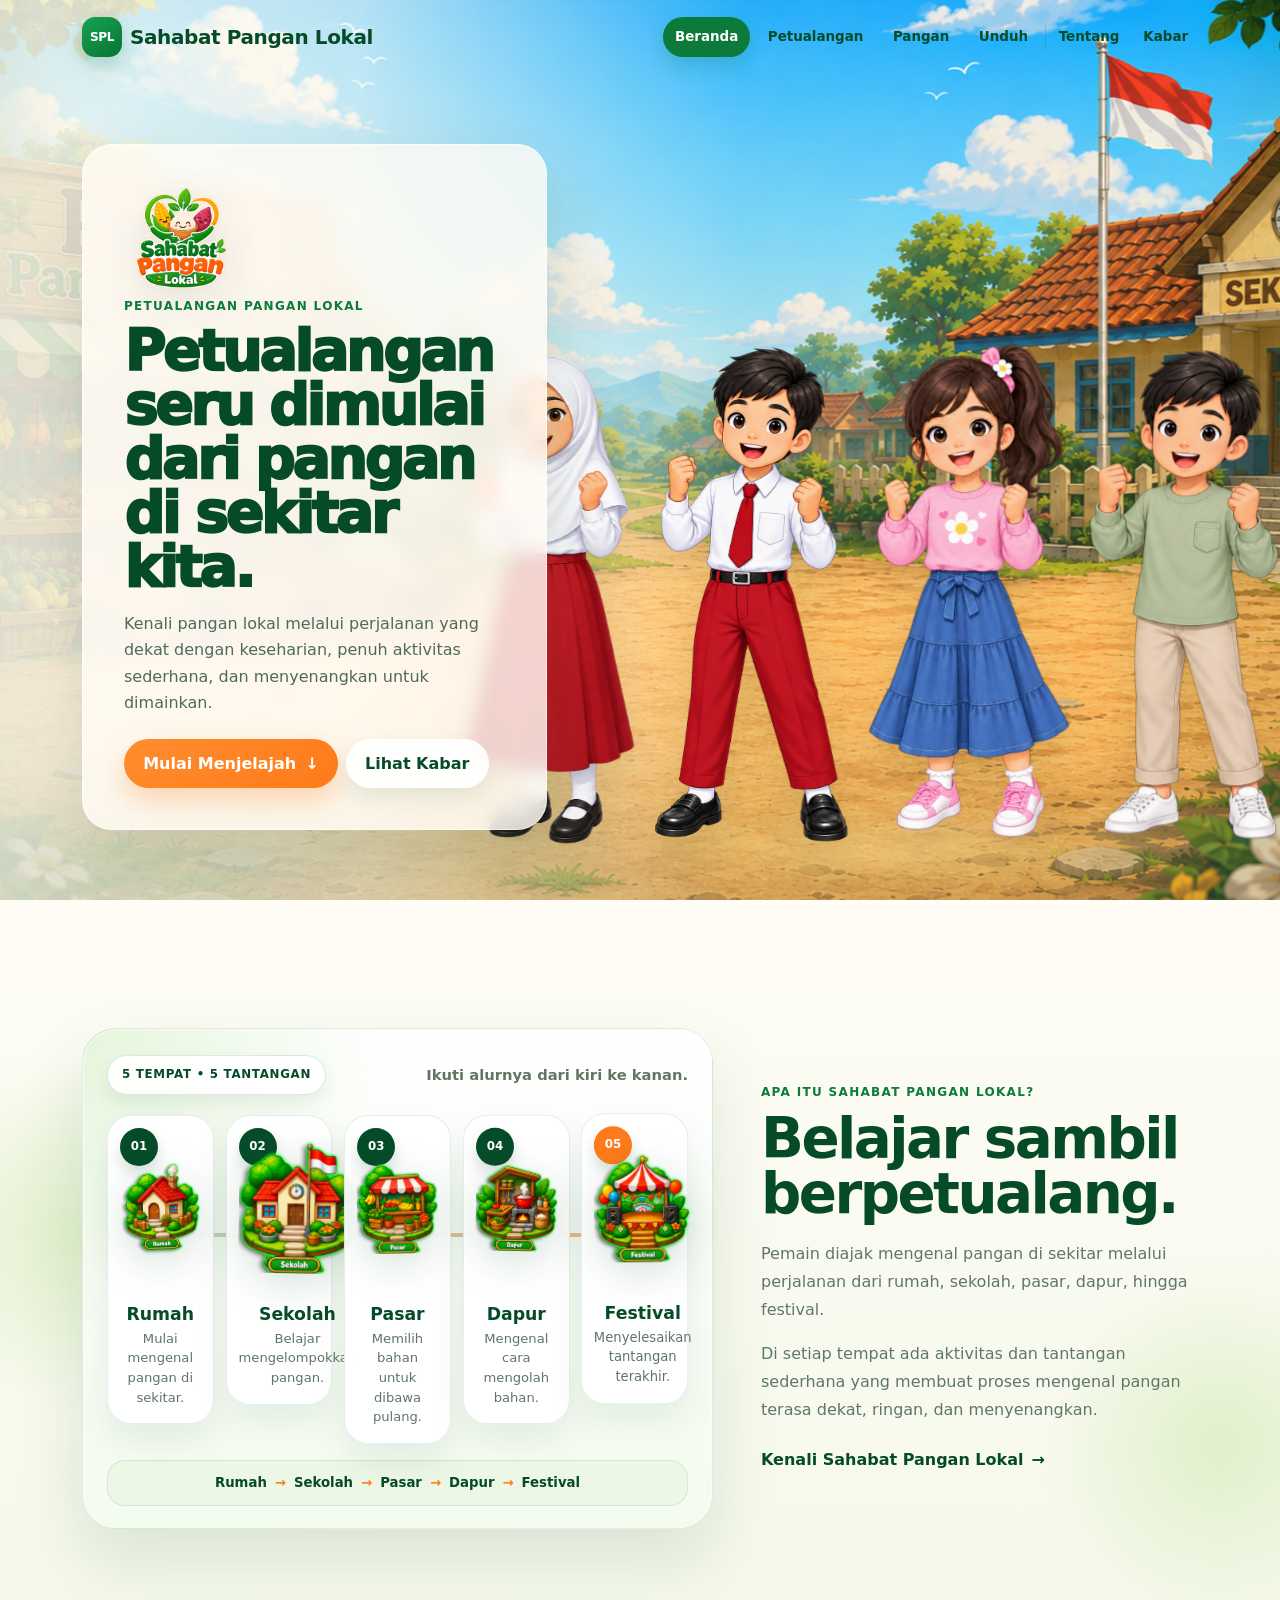
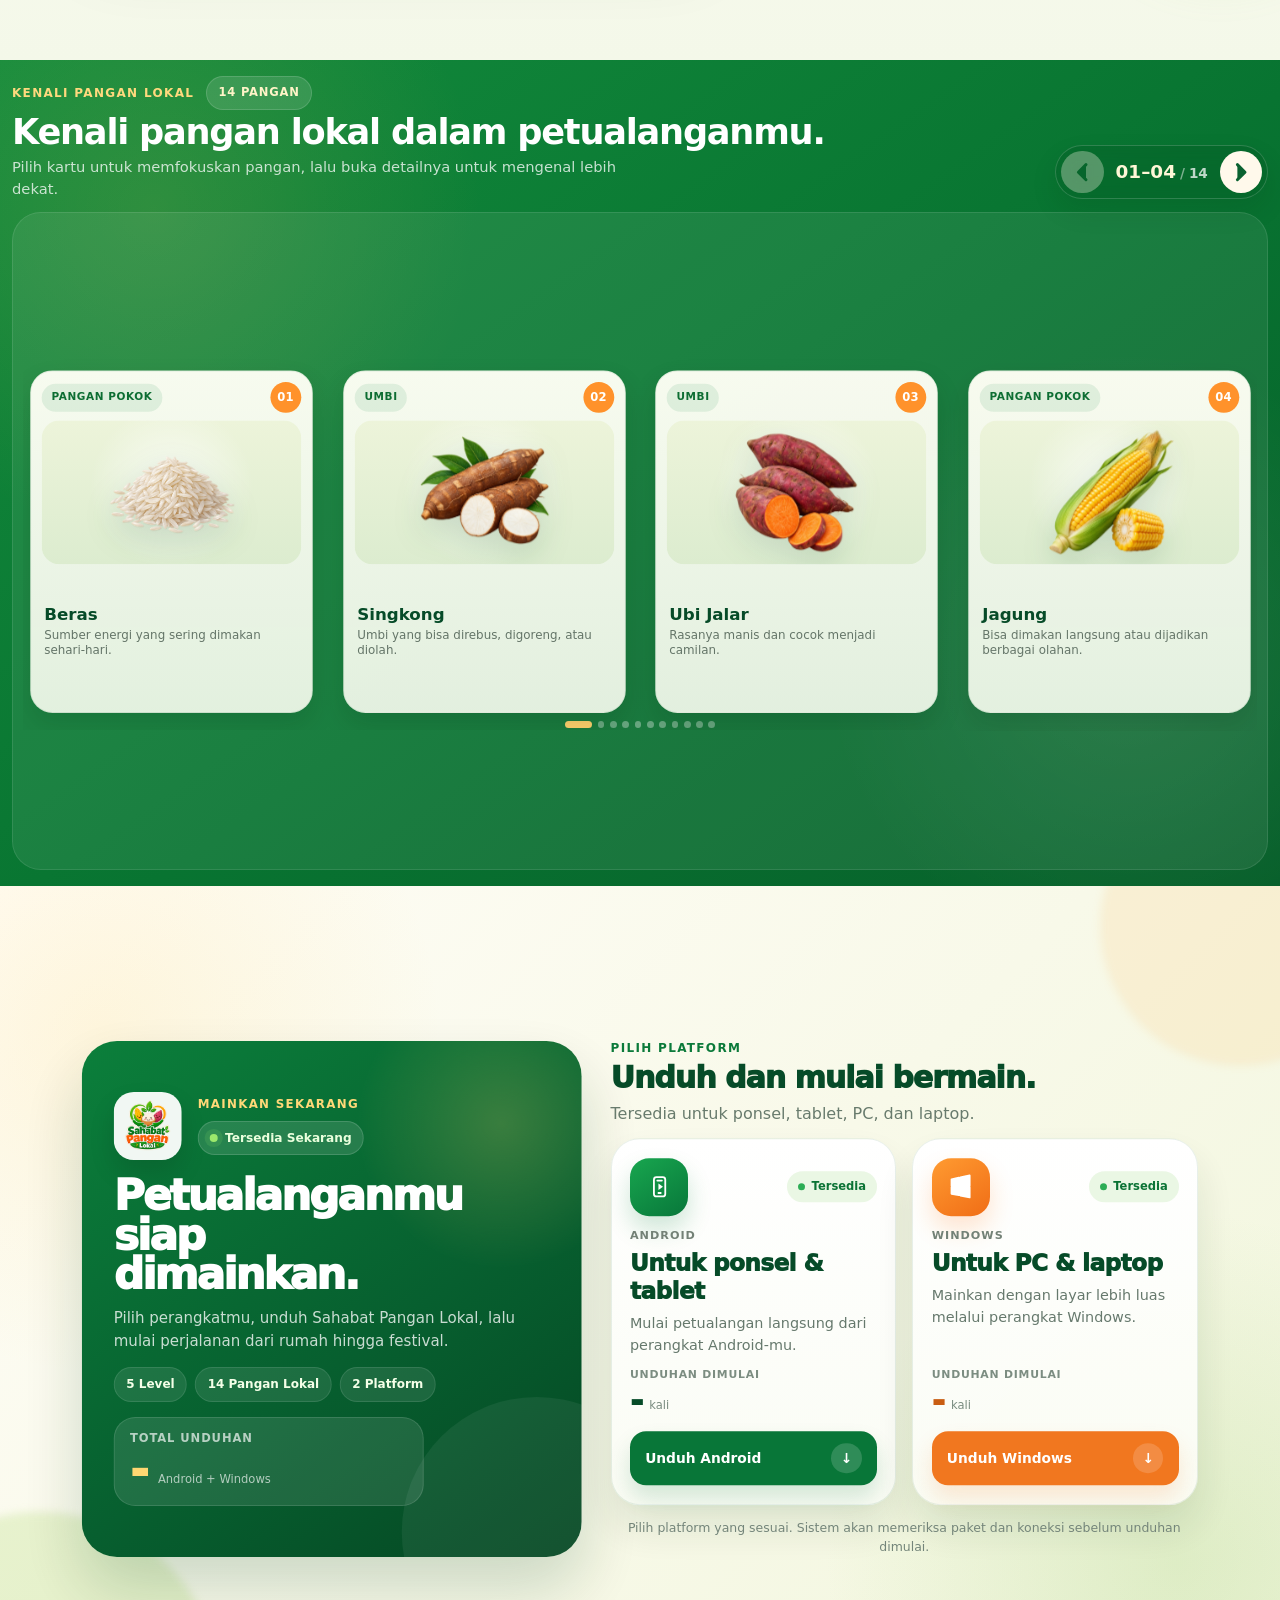
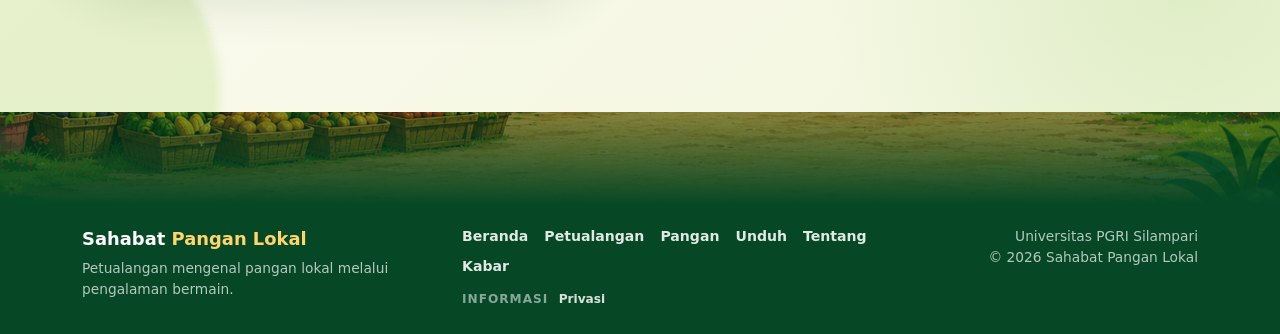
==== commit 2fa060d2: "feat: add download preflight and analytics backend" ====
--- a/index.html
+++ b/index.html
@@ -336,7 +336,7 @@
 
             <div class="download-total-stat" aria-label="Total unduhan">
               <span class="download-total-label">Total unduhan</span>
-              <strong data-download-counter data-download-target="16200" data-download-suffix="+">0</strong>
+              <strong data-download-counter="total" aria-live="polite">-</strong>
               <small>Android + Windows</small>
             </div>
           </article>
@@ -368,15 +368,17 @@
                 </div>
 
                 <div class="download-platform-stat">
-                  <span>Sudah diunduh</span>
-                  <strong data-download-counter data-download-target="12480">0</strong>
+                  <span>Unduhan dimulai</span>
+                  <strong data-download-counter="android" aria-live="polite">-</strong>
                   <small>kali</small>
                 </div>
 
-                <a class="download-button" href="/downloads/sahabat-pangan-lokal-android.apk" download>
+                <button class="download-button" type="button"
+                  data-download-platform="android"
+                  data-download-url="/downloads/sahabat-pangan-lokal-android.apk">
                   <span>Unduh Android</span>
-                  <span class="download-button-arrow" aria-hidden="true">↓</span>
-                </a>
+                  <span class="download-button-arrow" aria-hidden="true">&darr;</span>
+                </button>
               </article>
 
               <article class="download-platform-card download-platform-card--windows" data-reveal="up" data-reveal-delay="0.12">
@@ -396,20 +398,22 @@
                 </div>
 
                 <div class="download-platform-stat">
-                  <span>Sudah diunduh</span>
-                  <strong data-download-counter data-download-target="3720">0</strong>
+                  <span>Unduhan dimulai</span>
+                  <strong data-download-counter="windows" aria-live="polite">-</strong>
                   <small>kali</small>
                 </div>
 
-                <a class="download-button download-button--orange" href="/downloads/Sahabat-Pangan-Lokal-Windows.zip" download>
+                <button class="download-button download-button--orange" type="button"
+                  data-download-platform="windows"
+                  data-download-url="/downloads/Sahabat-Pangan-Lokal-Windows.zip">
                   <span>Unduh Windows</span>
-                  <span class="download-button-arrow" aria-hidden="true">↓</span>
-                </a>
+                  <span class="download-button-arrow" aria-hidden="true">&darr;</span>
+                </button>
               </article>
             </div>
 
             <p class="download-helper" data-reveal="up">
-              Pilih platform yang sesuai dengan perangkatmu dan mulai bermain.
+              Pilih platform yang sesuai. Sistem akan memeriksa paket dan koneksi sebelum unduhan dimulai.
             </p>
           </div>
         </div>
@@ -417,6 +421,75 @@
     </section>
 
   </main>
+
+  <div id="downloadPreflightModal"
+    class="download-preflight-modal"
+    hidden
+    role="dialog"
+    aria-modal="true"
+    aria-labelledby="downloadPreflightTitle"
+    aria-describedby="downloadPreflightDescription">
+    <div class="download-preflight-backdrop" data-preflight-cancel aria-hidden="true"></div>
+
+    <div class="download-preflight-dialog" role="document">
+      <header class="download-preflight-header">
+        <div class="download-preflight-head">
+          <div class="download-preflight-icon" aria-hidden="true">&darr;</div>
+          <div>
+            <p class="download-preflight-kicker">Pemeriksaan Unduhan</p>
+            <h2 id="downloadPreflightTitle">Menyiapkan unduhan</h2>
+            <p id="downloadPreflightDescription">Memeriksa paket Sahabat Pangan Lokal sebelum diunduh.</p>
+          </div>
+        </div>
+
+        <button class="download-preflight-close" type="button" data-preflight-cancel aria-label="Tutup pemeriksaan unduhan">&times;</button>
+      </header>
+
+      <div class="download-preflight-body">
+        <div class="download-preflight-preview" data-preflight-preview hidden>
+          Mode pratinjau lokal - tidak mencatat analytics dan tidak memulai file unduhan.
+        </div>
+
+        <div class="download-preflight-package">
+          <div><span>Platform</span><strong data-preflight-platform>-</strong></div>
+          <div><span>Versi</span><strong data-preflight-version>-</strong></div>
+          <div><span>Ukuran</span><strong data-preflight-size>-</strong></div>
+        </div>
+
+        <div class="download-preflight-body-grid">
+          <section class="download-preflight-panel" aria-label="Status pemeriksaan">
+            <h3>Status Pemeriksaan</h3>
+            <div class="download-preflight-status" data-preflight-status-list aria-live="polite">
+              <div data-preflight-row="package"><span class="download-preflight-dot"></span><span>Paket resmi</span><strong>Menunggu</strong></div>
+              <div data-preflight-row="integrity"><span class="download-preflight-dot"></span><span>Integritas</span><strong>Menunggu</strong></div>
+              <div data-preflight-row="server"><span class="download-preflight-dot"></span><span>Server</span><strong>Menunggu</strong></div>
+              <div data-preflight-row="network"><span class="download-preflight-dot"></span><span>Koneksi</span><strong>Menunggu</strong></div>
+            </div>
+          </section>
+
+          <section class="download-preflight-panel" aria-label="Ringkasan koneksi">
+            <h3>Ringkasan Koneksi</h3>
+            <div class="download-preflight-metrics" data-preflight-metrics hidden>
+              <div><span>Aktivitas</span><strong data-preflight-traffic>-</strong></div>
+              <div><span>Latensi</span><strong data-preflight-latency>-</strong></div>
+              <div><span>Kecepatan</span><strong data-preflight-speed>-</strong></div>
+              <div><span>Kualitas</span><strong data-preflight-quality>-</strong></div>
+            </div>
+          </section>
+        </div>
+
+        <p class="download-preflight-message" data-preflight-message aria-live="polite"></p>
+      </div>
+
+      <footer class="download-preflight-footer">
+        <div class="download-preflight-actions">
+          <button type="button" class="download-preflight-secondary" data-preflight-cancel>Batal</button>
+          <button type="button" class="download-preflight-secondary" data-preflight-retry hidden>Coba Lagi</button>
+          <button type="button" class="download-preflight-primary" data-preflight-final-download hidden>Unduh Sekarang <span aria-hidden="true">&darr;</span></button>
+        </div>
+      </footer>
+    </div>
+  </div>
 
   <spl-footer data-page="home" data-primary-section id="footer"></spl-footer>
 </body>
--- a/assets/css/site.css
+++ b/assets/css/site.css
@@ -2247,6 +2247,389 @@
 
 /* SPL 08 DOWNLOAD CTA END */
 
+/* SPL 08D DOWNLOAD PREFLIGHT MODAL START */
+
+.download-button {
+  width: 100%;
+  border: 0;
+  cursor: pointer;
+}
+
+.download-preflight-modal[hidden] {
+  display: none !important;
+}
+
+.download-preflight-modal {
+  position: fixed;
+  inset: 0;
+  z-index: 2200;
+  display: grid;
+  place-items: center;
+  padding: clamp(.75rem, 2vw, 1.5rem);
+}
+
+.download-preflight-backdrop {
+  position: absolute;
+  inset: 0;
+  background: rgba(3, 29, 16, .62);
+  backdrop-filter: blur(10px);
+  -webkit-backdrop-filter: blur(10px);
+}
+
+.download-preflight-dialog {
+  position: relative;
+  z-index: 1;
+  width: min(96vw, 1140px);
+  max-height: min(92svh, 880px);
+  display: grid;
+  grid-template-rows: auto minmax(0, 1fr) auto;
+  overflow: hidden;
+  border: 1px solid rgba(255,255,255,.68);
+  border-radius: 1.8rem;
+  background:
+    radial-gradient(circle at 92% 7%, rgba(255, 210, 104, .20), transparent 28%),
+    #fbfdf5;
+  box-shadow: 0 2rem 5rem rgba(0, 32, 15, .32);
+}
+
+.download-preflight-header {
+  position: relative;
+  z-index: 2;
+  display: grid;
+  grid-template-columns: minmax(0, 1fr) auto;
+  gap: 1rem;
+  align-items: center;
+  padding: 1.25rem 1.4rem 1rem;
+  border-bottom: 1px solid rgba(8, 102, 53, .10);
+  background: rgba(251,253,245,.96);
+}
+
+.download-preflight-head {
+  display: grid;
+  grid-template-columns: auto minmax(0, 1fr);
+  gap: 1rem;
+  align-items: center;
+  min-width: 0;
+}
+
+.download-preflight-icon {
+  width: 3.5rem;
+  height: 3.5rem;
+  display: grid;
+  place-items: center;
+  border-radius: 1.1rem;
+  color: #fff;
+  background: linear-gradient(145deg, #16a451, #087333);
+  box-shadow: 0 .8rem 1.5rem rgba(8, 115, 51, .20);
+  font-size: 1.35rem;
+  font-weight: 950;
+}
+
+.download-preflight-kicker {
+  margin: 0 0 .25rem;
+  color: #0d7134;
+  font-size: .7rem;
+  font-weight: 900;
+  letter-spacing: .09em;
+  text-transform: uppercase;
+}
+
+.download-preflight-head h2 {
+  margin: 0 0 .3rem;
+  color: var(--spl-green-dark);
+  font-size: clamp(1.55rem, 3vw, 2.25rem);
+  font-weight: 950;
+  letter-spacing: -.035em;
+}
+
+.download-preflight-head p:last-child {
+  margin: 0;
+  color: #647568;
+  line-height: 1.45;
+}
+
+.download-preflight-close {
+  width: 2.55rem;
+  height: 2.55rem;
+  display: grid;
+  place-items: center;
+  align-self: start;
+  border: 0;
+  border-radius: 50%;
+  color: #315b43;
+  background: #fff;
+  box-shadow: 0 .45rem 1rem rgba(8,77,35,.10);
+  font-size: 1.45rem;
+  line-height: 1;
+  cursor: pointer;
+}
+
+.download-preflight-body {
+  min-height: 0;
+  overflow-y: auto;
+  overscroll-behavior: contain;
+  padding: 1rem 1.4rem 1.15rem;
+  scrollbar-gutter: stable;
+}
+
+.download-preflight-preview {
+  padding: .7rem .85rem;
+  border: 1px solid #f0c77b;
+  border-radius: .9rem;
+  color: #7f5211;
+  background: #fff4d9;
+  font-size: .78rem;
+  font-weight: 800;
+}
+
+.download-preflight-package {
+  margin-top: .85rem;
+  display: grid;
+  grid-template-columns: repeat(3, minmax(0, 1fr));
+  gap: .7rem;
+}
+
+.download-preflight-package > div,
+.download-preflight-metrics > div {
+  min-width: 0;
+  padding: .75rem .85rem;
+  border: 1px solid rgba(8, 102, 53, .09);
+  border-radius: .95rem;
+  background: #fff;
+}
+
+.download-preflight-package span,
+.download-preflight-metrics span {
+  display: block;
+  margin-bottom: .15rem;
+  color: #7a8d81;
+  font-size: .67rem;
+  font-weight: 850;
+  letter-spacing: .05em;
+  text-transform: uppercase;
+}
+
+.download-preflight-package strong,
+.download-preflight-metrics strong {
+  display: block;
+  overflow: hidden;
+  color: var(--spl-green-dark);
+  font-size: .92rem;
+  font-weight: 900;
+  text-overflow: ellipsis;
+  white-space: nowrap;
+}
+
+.download-preflight-body-grid {
+  margin-top: .85rem;
+  display: grid;
+  grid-template-columns: minmax(0, 1.15fr) minmax(300px, .85fr);
+  gap: .85rem;
+  align-items: stretch;
+}
+
+.download-preflight-panel {
+  min-width: 0;
+  padding: .85rem;
+  border: 1px solid rgba(8, 102, 53, .08);
+  border-radius: 1.1rem;
+  background: rgba(242,247,237,.72);
+}
+
+.download-preflight-panel h3 {
+  margin: 0 0 .65rem;
+  color: var(--spl-green-dark);
+  font-size: .78rem;
+  font-weight: 900;
+  letter-spacing: .06em;
+  text-transform: uppercase;
+}
+
+.download-preflight-status {
+  display: grid;
+  gap: .42rem;
+}
+
+.download-preflight-status > div {
+  display: grid;
+  grid-template-columns: auto minmax(0, 1fr) auto;
+  gap: .65rem;
+  align-items: center;
+  min-height: 2.55rem;
+  padding: .56rem .7rem;
+  border-radius: .85rem;
+  color: #4f6758;
+  background: #fff;
+}
+
+.download-preflight-status strong {
+  font-size: .76rem;
+  font-weight: 900;
+}
+
+.download-preflight-dot {
+  width: .62rem;
+  height: .62rem;
+  border-radius: 50%;
+  background: #b5c0b8;
+  box-shadow: 0 0 0 .26rem rgba(132, 148, 137, .10);
+}
+
+.download-preflight-status > div.is-checking .download-preflight-dot {
+  background: #f2ad38;
+  animation: spl-preflight-pulse 900ms ease-in-out infinite alternate;
+}
+
+.download-preflight-status > div.is-ok .download-preflight-dot {
+  background: #34ad59;
+  box-shadow: 0 0 0 .26rem rgba(52, 173, 89, .12);
+}
+
+.download-preflight-status > div.is-warning .download-preflight-dot {
+  background: #f0a13a;
+}
+
+.download-preflight-status > div.is-error .download-preflight-dot {
+  background: #d9534f;
+  box-shadow: 0 0 0 .26rem rgba(217, 83, 79, .12);
+}
+
+.download-preflight-metrics {
+  display: grid;
+  grid-template-columns: repeat(2, minmax(0, 1fr));
+  gap: .55rem;
+}
+
+.download-preflight-message {
+  min-height: 1.45em;
+  margin: .8rem 0 0;
+  color: #5e7265;
+  font-size: .82rem;
+  line-height: 1.45;
+}
+
+.download-preflight-message.is-error {
+  color: #a93735;
+  font-weight: 800;
+}
+
+.download-preflight-footer {
+  position: relative;
+  z-index: 2;
+  padding: .9rem 1.4rem 1rem;
+  border-top: 1px solid rgba(8, 102, 53, .10);
+  background: rgba(251,253,245,.98);
+}
+
+.download-preflight-actions {
+  display: flex;
+  justify-content: flex-end;
+  flex-wrap: wrap;
+  gap: .65rem;
+}
+
+.download-preflight-primary,
+.download-preflight-secondary {
+  min-height: 2.8rem;
+  padding: .68rem 1rem;
+  border: 0;
+  border-radius: .9rem;
+  font-weight: 900;
+  cursor: pointer;
+}
+
+.download-preflight-primary {
+  color: #fff;
+  background: #087638;
+  box-shadow: 0 .7rem 1.2rem rgba(8, 118, 56, .18);
+}
+
+.download-preflight-secondary {
+  color: #315b43;
+  background: #edf4e9;
+}
+
+body.download-preflight-open {
+  overflow: hidden;
+}
+
+@keyframes spl-preflight-pulse {
+  from { transform: scale(.82); opacity: .65; }
+  to { transform: scale(1.12); opacity: 1; }
+}
+
+@media (max-width: 767.98px) {
+  .download-preflight-modal {
+    padding: .5rem;
+  }
+
+  .download-preflight-dialog {
+    width: min(100%, 720px);
+    max-height: 94svh;
+    border-radius: 1.35rem;
+  }
+
+  .download-preflight-header {
+    padding: 1rem;
+  }
+
+  .download-preflight-head {
+    grid-template-columns: auto minmax(0, 1fr);
+    gap: .75rem;
+  }
+
+  .download-preflight-icon {
+    width: 3rem;
+    height: 3rem;
+  }
+
+  .download-preflight-body {
+    padding: .85rem 1rem 1rem;
+  }
+
+  .download-preflight-package {
+    grid-template-columns: 1fr;
+  }
+
+  .download-preflight-body-grid {
+    grid-template-columns: 1fr;
+  }
+
+  .download-preflight-footer {
+    padding: .8rem 1rem .9rem;
+  }
+
+  .download-preflight-actions {
+    display: grid;
+    grid-template-columns: 1fr 1fr;
+  }
+
+  .download-preflight-primary {
+    grid-column: 1 / -1;
+  }
+}
+
+@media (max-width: 420px) {
+  .download-preflight-head {
+    grid-template-columns: 1fr;
+  }
+
+  .download-preflight-icon {
+    display: none;
+  }
+
+  .download-preflight-metrics {
+    grid-template-columns: 1fr;
+  }
+}
+
+@media (prefers-reduced-motion: reduce) {
+  .download-preflight-status > div.is-checking .download-preflight-dot {
+    animation: none !important;
+  }
+}
+
+/* SPL 08D DOWNLOAD PREFLIGHT MODAL END */
 /* SPL 08C COMPACT DOWNLOAD MOBILE START */
 
 /*
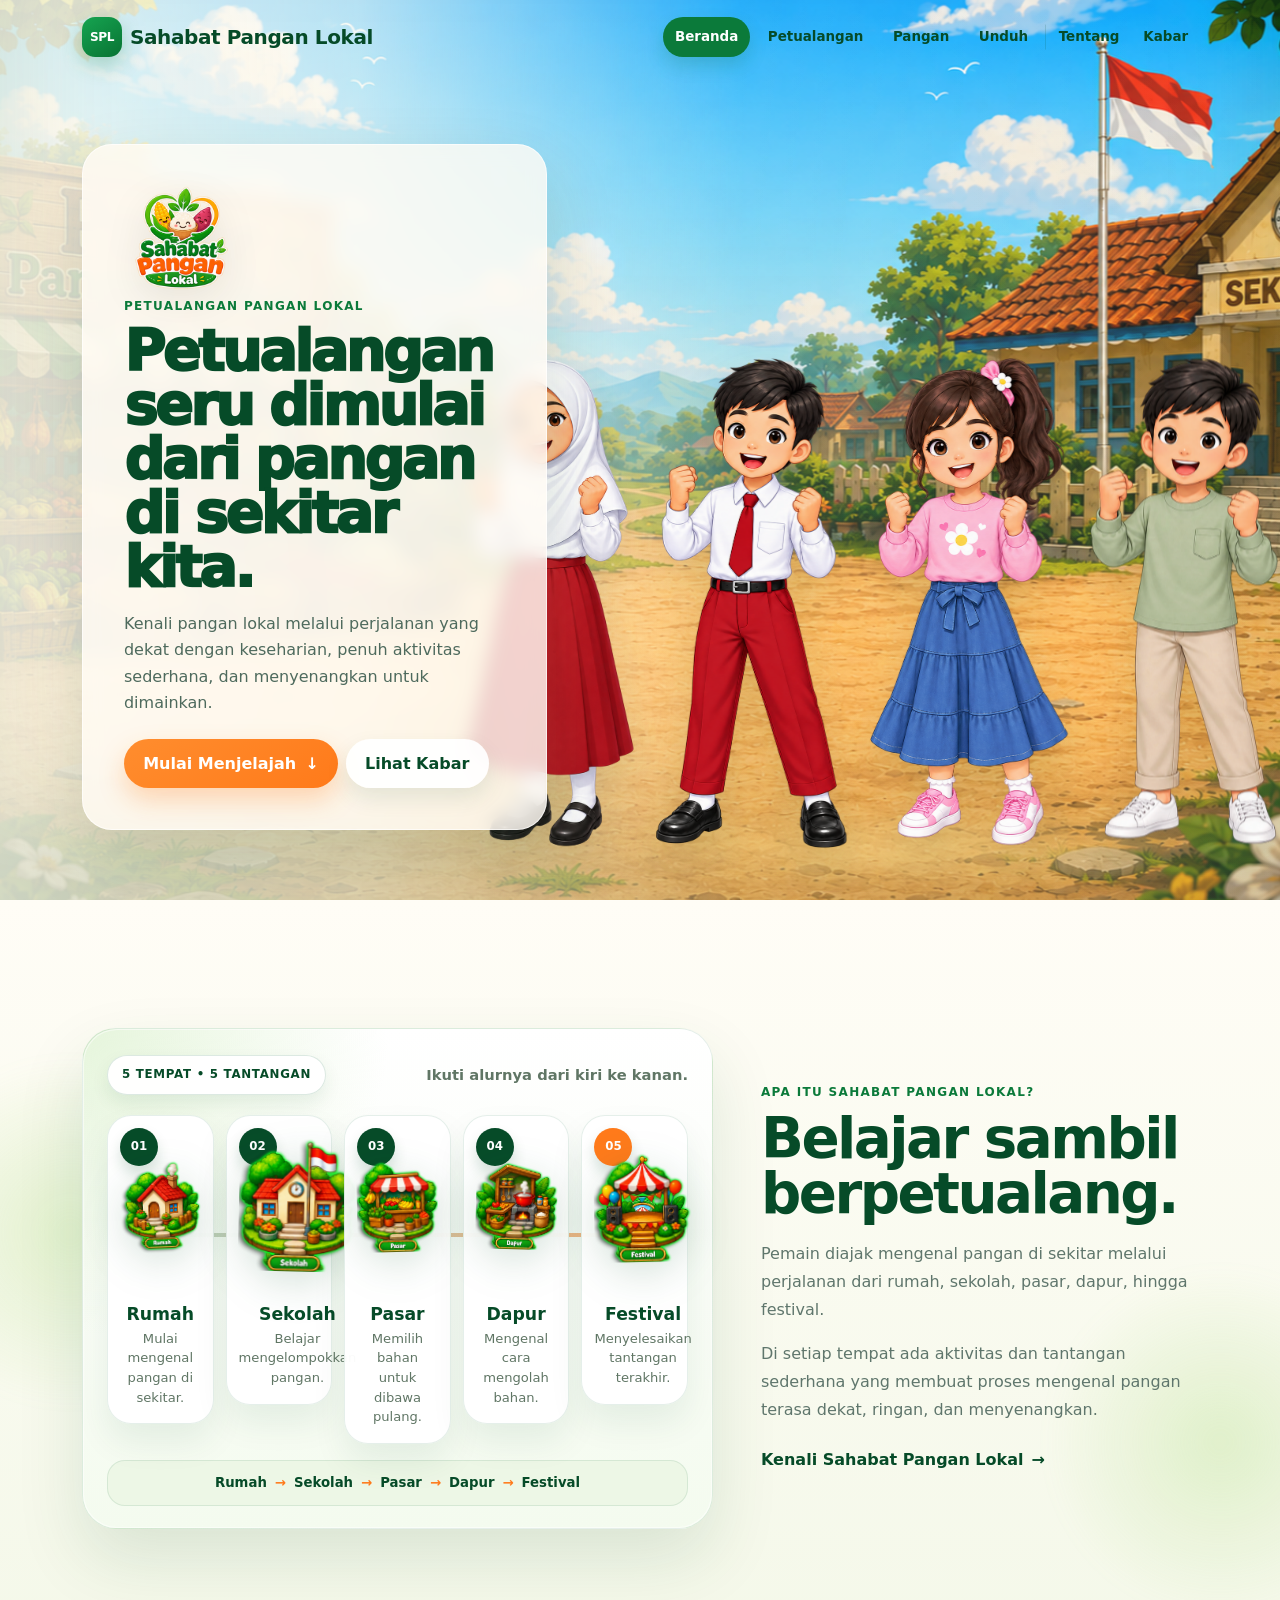
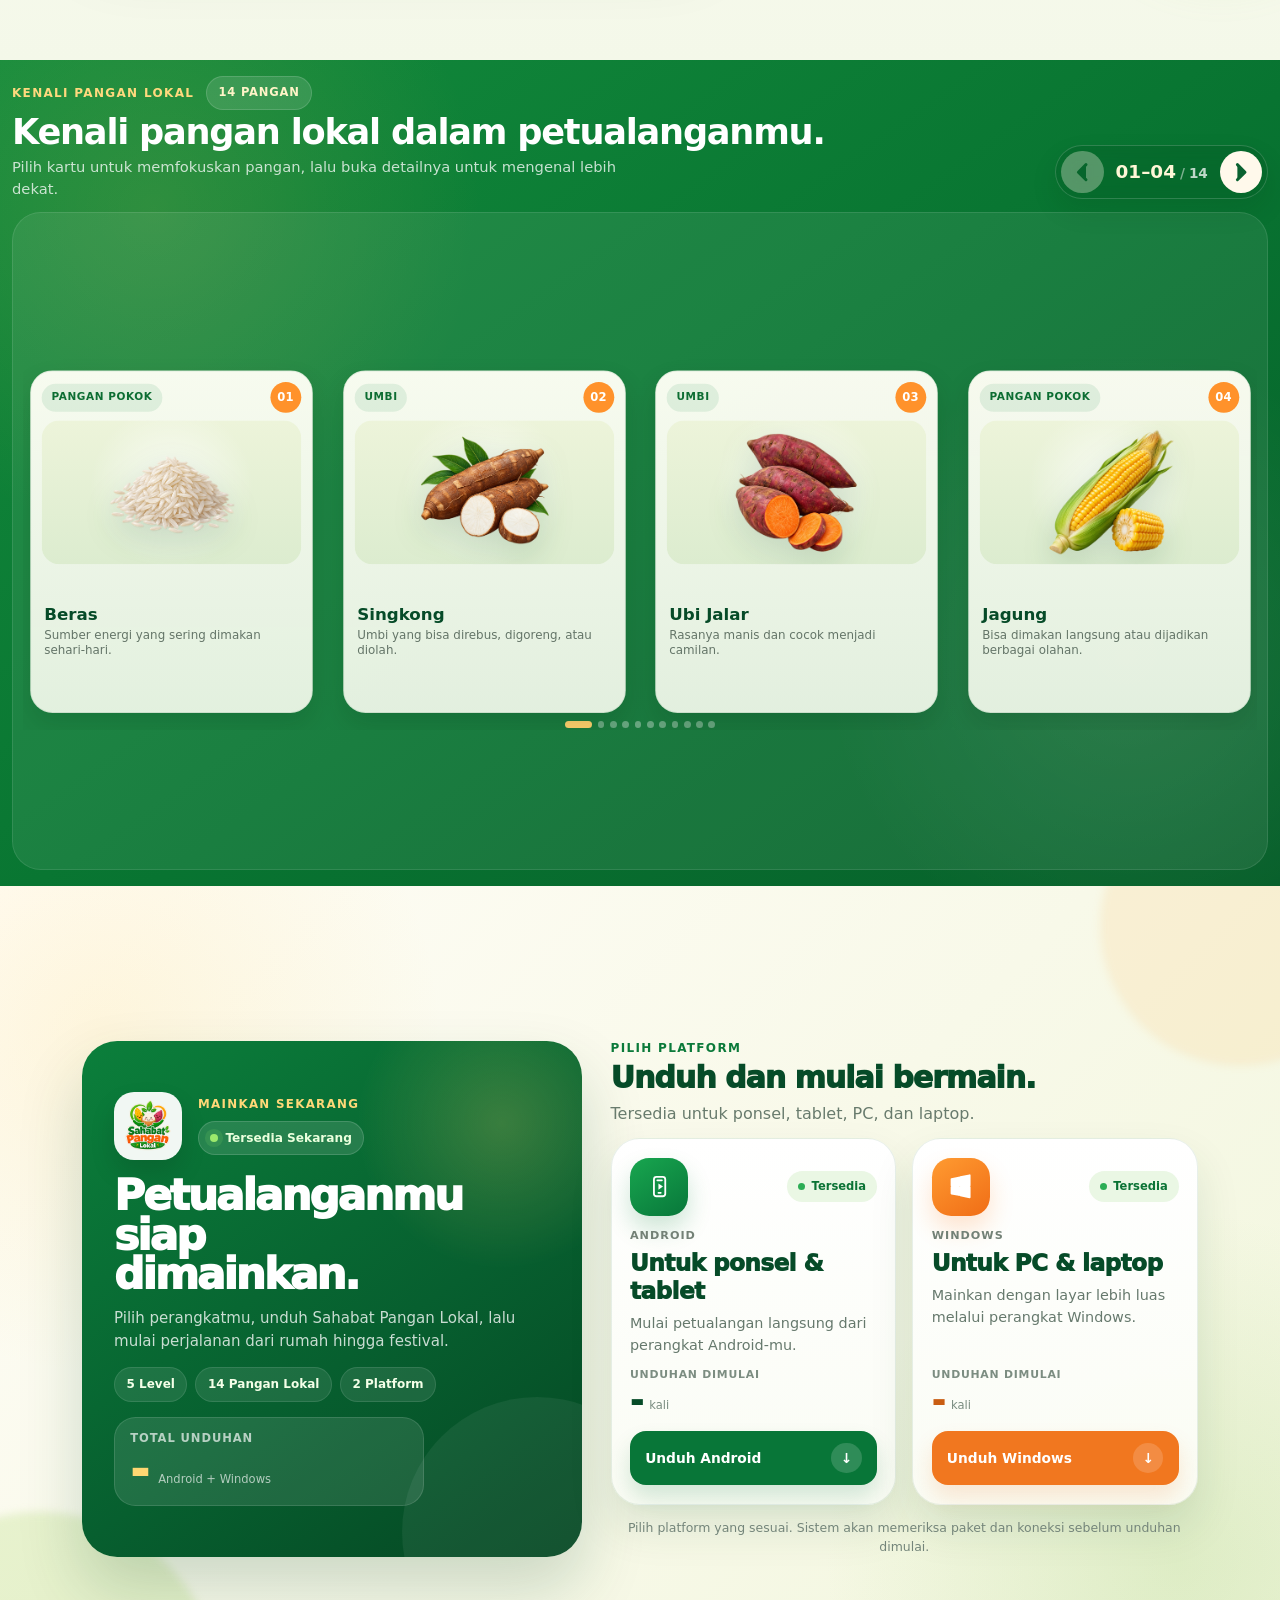
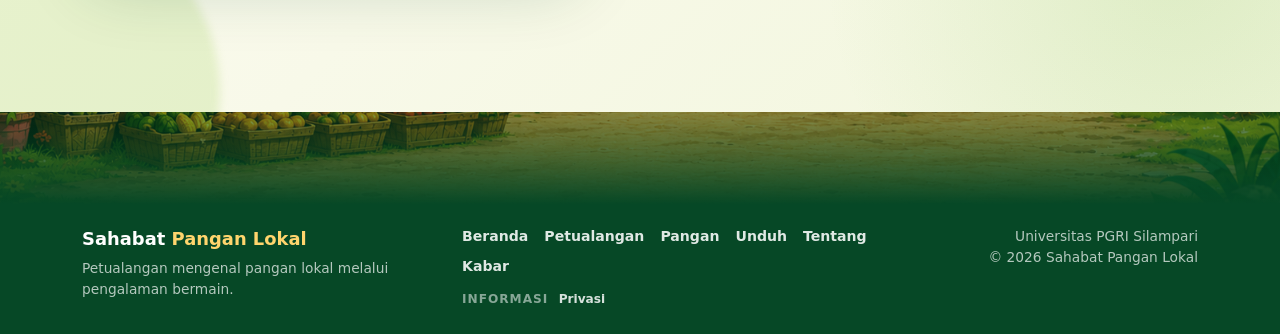
==== commit eb1be010: "fix: cache-bust active site assets" ====
--- a/index.html
+++ b/index.html
@@ -11,14 +11,14 @@
   <link rel="preload" as="image" href="/assets/backgrounds/bg-main-menu.png">
   <link rel="stylesheet" href="/assets/vendor/bootstrap-5.3.8.min.css" integrity="sha384-sRIl4kxILFvY47J16cr9ZwB07vP4J8+LH7qKQnuqkuIAvNWLzeN8tE5YBujZqJLB" crossorigin="anonymous" onerror="this.onerror=null;this.href='/assets/vendor/bootstrap-fallback-5.3.6.min.css'">
   <link rel="stylesheet" href="/assets/vendor/swiper-14.2.0.min.css">
-  <link rel="stylesheet" href="/assets/css/site.css">
+  <link rel="stylesheet" href="/assets/css/site.css?v=879dd7f268a9">
   <script defer src="/assets/vendor/bootstrap-5.3.8.bundle.min.js" integrity="sha384-FKyoEForCGlyvwx9Hj09JcYn3nv7wiPVlz7YYwJrWVcXK/BmnVDxM+D2scQbITxI" crossorigin="anonymous" onerror="this.onerror=null;this.src='/assets/vendor/bootstrap-fallback-5.3.6.bundle.min.js'"></script>
   <script defer src="/assets/vendor/gsap-3.15.0.min.js"></script>
   <script defer src="/assets/vendor/ScrollTrigger-3.15.0.min.js"></script>
   <script defer src="/assets/vendor/swiper-14.2.0.min.js"></script>
   <script defer src="/assets/js/site-config.js"></script>
   <script defer src="/assets/js/site-components.js"></script>
-  <script defer src="/assets/js/site.js"></script>
+  <script defer src="/assets/js/site.js?v=14f3b3eb6ae4"></script>
 </head>
 <body>
   <a class="skip-link" href="#main-content">Lewati ke konten utama</a>
